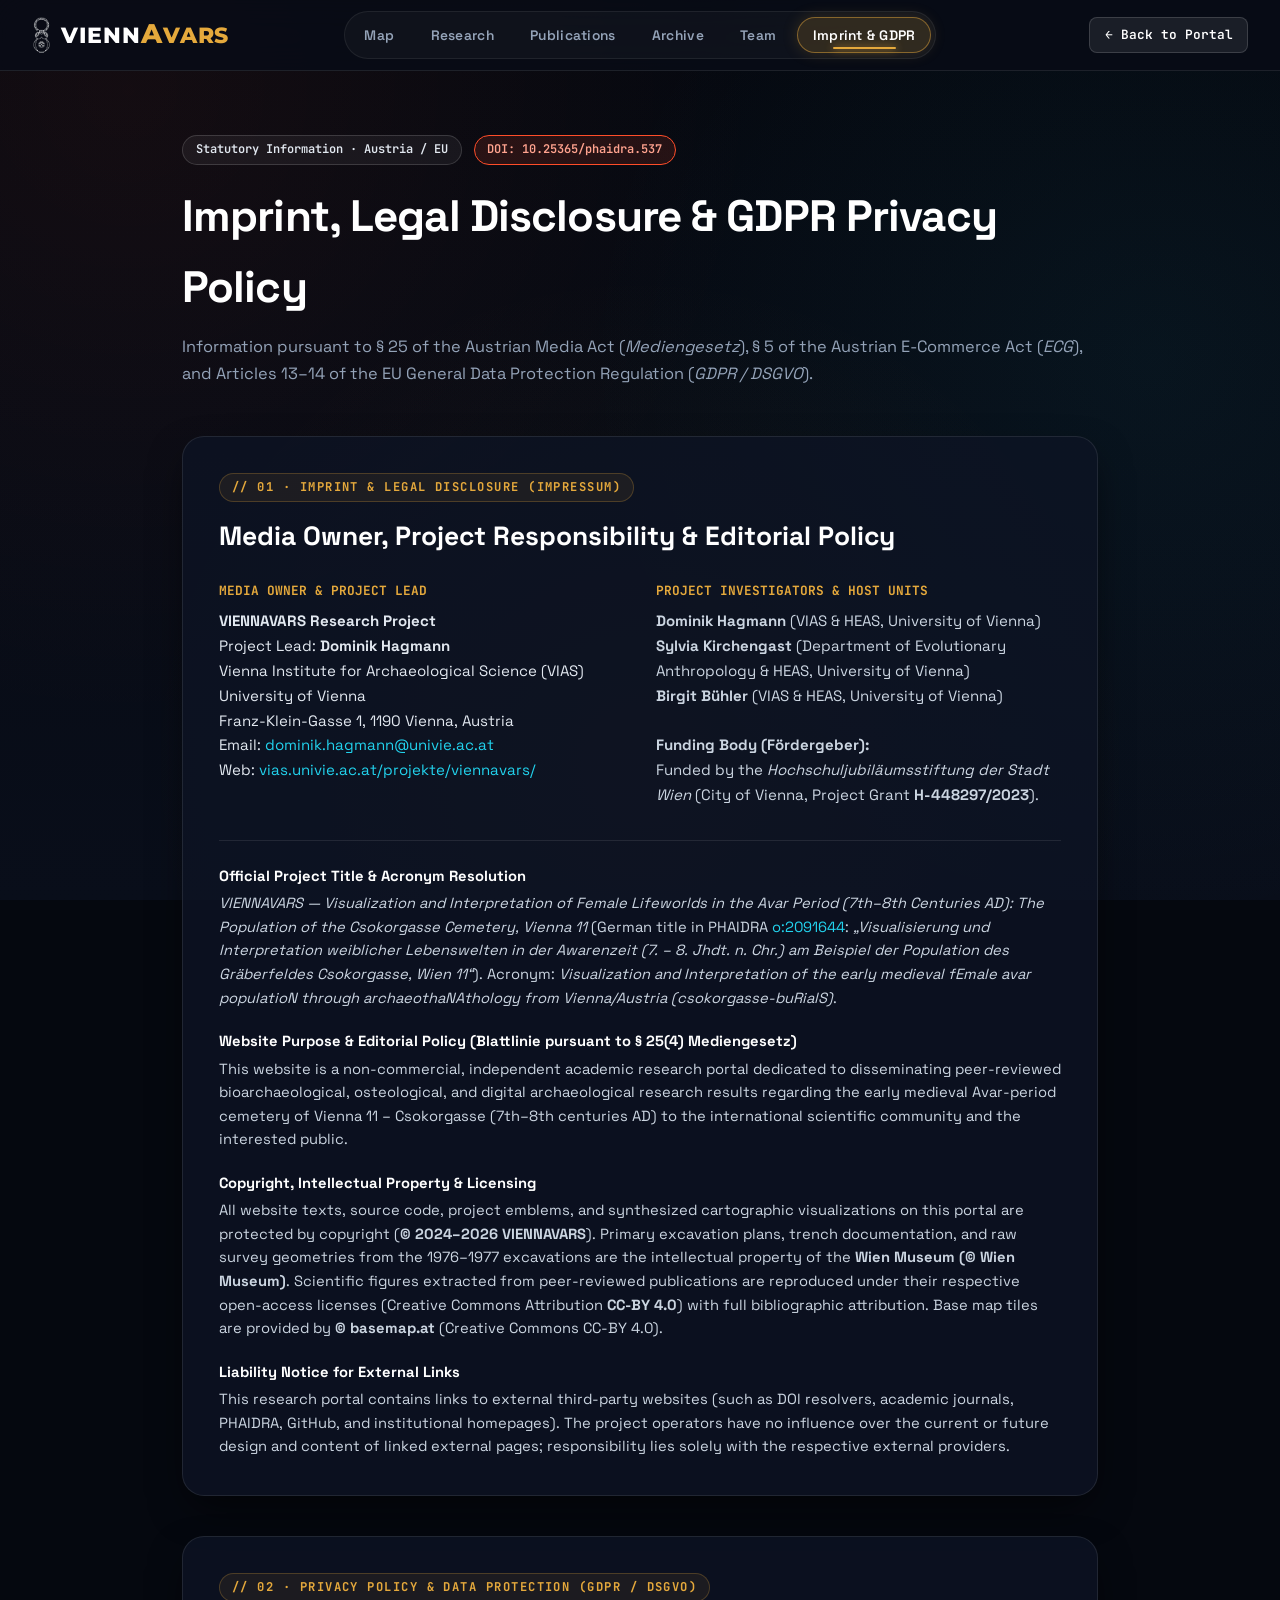
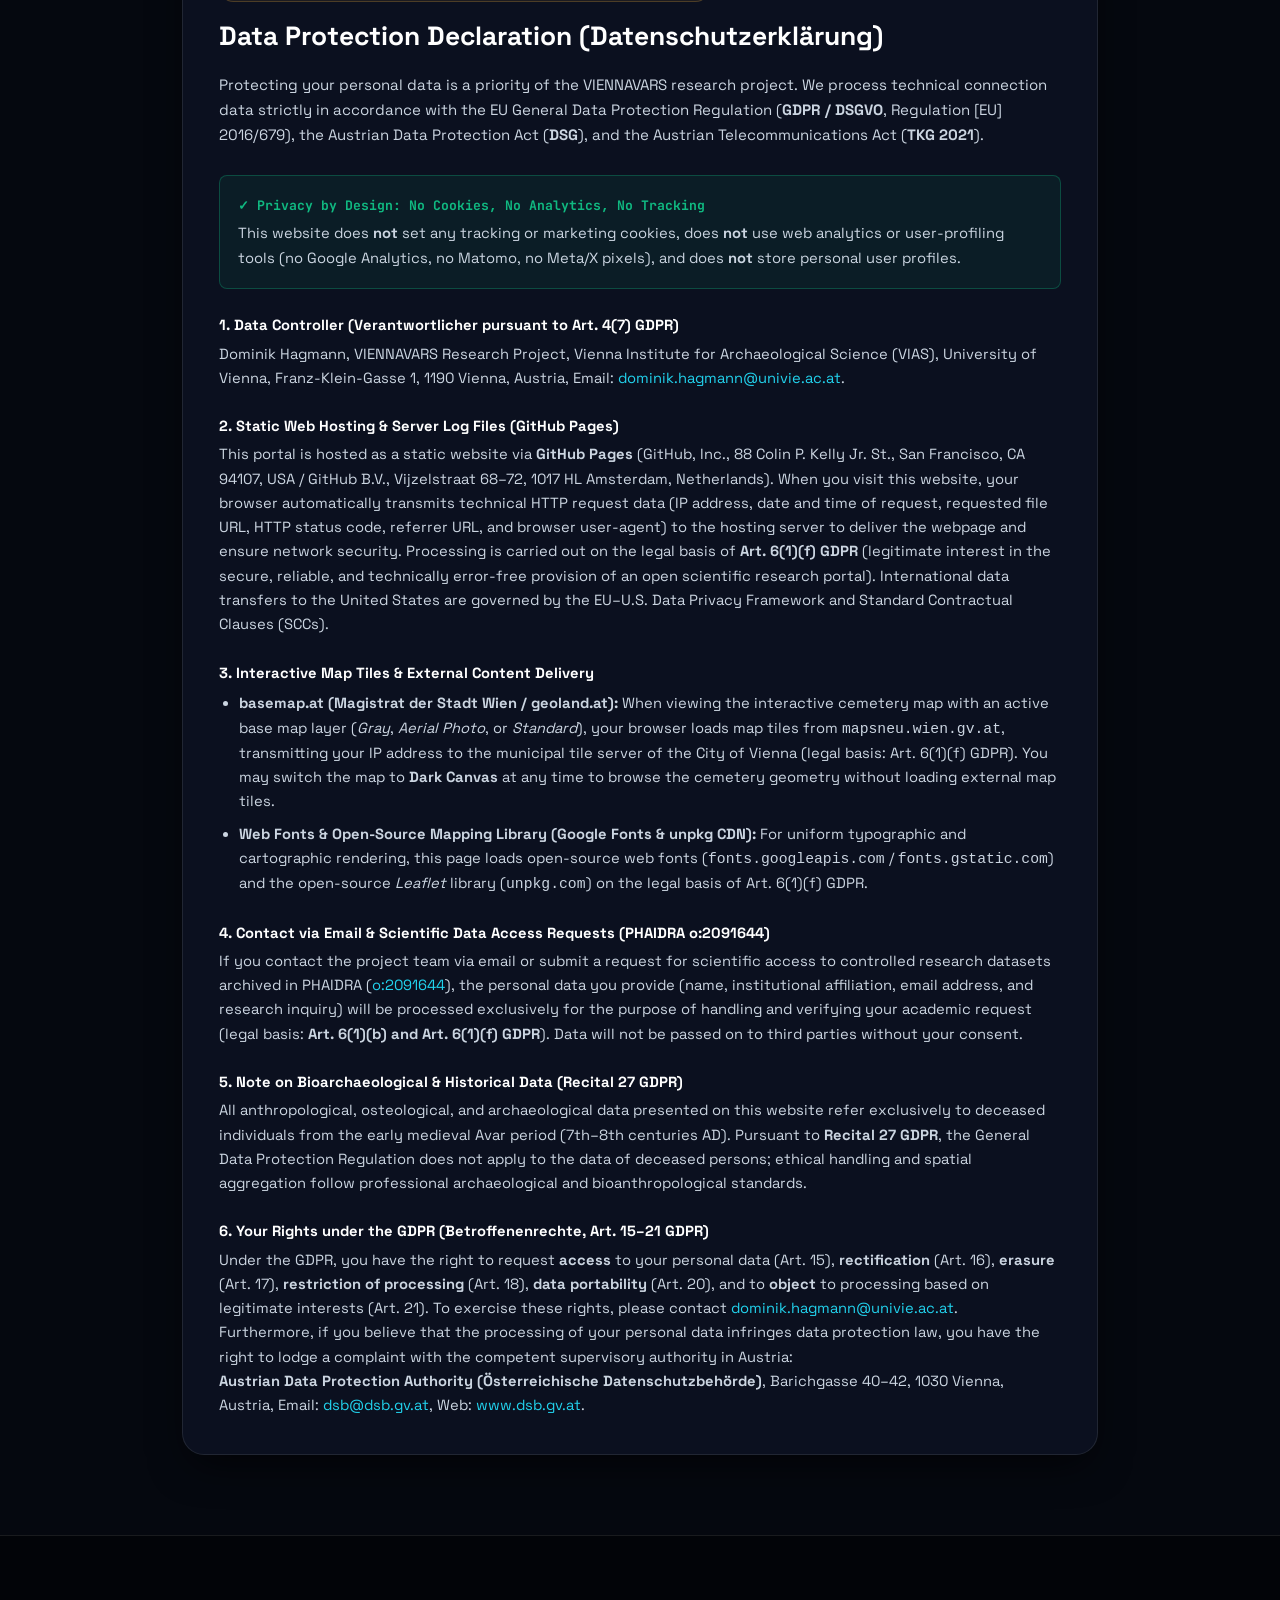
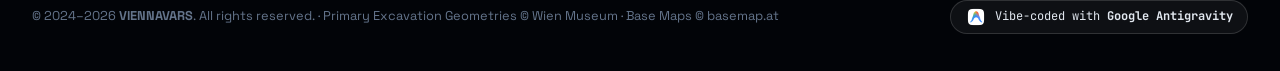
==== imprint.html @ b3ea46dd "Fix Leaflet SVG viewport clipping & tile seams, fix acronym highlight, add navbar scroll-spy, and po" ====
<!DOCTYPE html>
<html lang="en">
<head>
  <meta charset="UTF-8">
  <meta name="viewport" content="width=device-width, initial-scale=1.0">
  <title>Imprint &amp; GDPR Privacy Policy — VIENNAVARS Research Portal</title>
  
  <meta name="description" content="Imprint, Legal Disclosure (§ 25 Austrian Media Act / § 5 ECG), and GDPR Privacy Policy (Art. 13–14 GDPR / DSGVO) for the VIENNAVARS research project.">
  <meta name="author" content="Dominik Hagmann, Sylvia Kirchengast, Birgit Bühler">
  <meta name="theme-color" content="#05080f">

  <!-- Favicon -->
  <link rel="icon" type="image/png" href="assets/logos/viennavars_emblem.png">

  <!-- Google Fonts: Montserrat, Space Grotesk & JetBrains Mono -->
  <link rel="preconnect" href="https://fonts.googleapis.com">
  <link rel="preconnect" href="https://fonts.gstatic.com" crossorigin>
  <link href="https://fonts.googleapis.com/css2?family=JetBrains+Mono:wght@400;500;600;700;800&family=Montserrat:wght@700;800&family=Space+Grotesk:wght@400;500;600;700;800&display=swap" rel="stylesheet">

  <!-- Portal Stylesheet -->
  <link rel="stylesheet" href="css/styles.css">
</head>
<body id="top">

  <!-- Single-Line Navigation -->
  <header class="navbar">
    <div class="container nav-container">
      <a href="index.html" class="brand-badge" title="Return to VIENNAVARS Research Portal">
        <img src="assets/logos/viennavars_emblem.png" alt="VIENNAVARS Emblem" class="brand-emblem-nav">
        <span><span class="brand-wordmark-vienna">VIENN</span><span class="brand-wordmark-pivot-a">A</span><span class="brand-wordmark-vars">VARS</span></span>
      </a>

      <nav class="nav-wrapper">
        <ul class="nav-menu">
          <li><a href="index.html#gis-wma" class="nav-link">Map</a></li>
          <li><a href="index.html#research" class="nav-link">Research</a></li>
          <li><a href="index.html#publications" class="nav-link">Publications</a></li>
          <li><a href="index.html#data-archive" class="nav-link">Archive</a></li>
          <li><a href="index.html#team" class="nav-link">Team</a></li>
          <li><a href="imprint.html" class="nav-link active">Imprint &amp; GDPR</a></li>
        </ul>
      </nav>

      <div class="nav-actions">
        <a href="index.html" class="btn-github-nav" title="Return to Main Portal">
          <span>← Back to Portal</span>
        </a>
      </div>
    </div>
  </header>

  <!-- Main Legal & GDPR Content -->
  <main class="section" style="padding-top: 4rem; padding-bottom: 5rem;">
    <div class="container" style="max-width: 980px;">
      <div class="hero-top-strip" style="margin-bottom: 1rem;">
        <span class="pill-mono">Statutory Information · Austria / EU</span>
        <span class="pill-mono doi">DOI: 10.25365/phaidra.537</span>
      </div>

      <h1 class="section-head" style="font-size: 2.75rem; margin-bottom: 0.75rem;">
        Imprint, Legal Disclosure &amp; GDPR Privacy Policy
      </h1>
      <p class="section-p" style="margin-bottom: 3rem;">
        Information pursuant to § 25 of the Austrian Media Act (<em>Mediengesetz</em>), § 5 of the Austrian E-Commerce Act (<em>ECG</em>), and Articles 13–14 of the EU General Data Protection Regulation (<em>GDPR / DSGVO</em>).
      </p>

      <!-- Part 01: Imprint / Impressum -->
      <section id="impressum" style="background: var(--bg-card); border: 1px solid var(--border-subtle); border-radius: var(--radius-lg); padding: 2.25rem; margin-bottom: 2.5rem; box-shadow: var(--shadow-elevated);">
        <span class="section-idx">// 01 · IMPRINT &amp; LEGAL DISCLOSURE (IMPRESSUM)</span>
        <h2 style="font-size: 1.65rem; font-weight: 800; color: #ffffff; margin-bottom: 1.5rem;">
          Media Owner, Project Responsibility &amp; Editorial Policy
        </h2>

        <div style="display: grid; grid-template-columns: repeat(2, 1fr); gap: 2rem; margin-bottom: 2rem;">
          <div>
            <h3 style="font-family: var(--font-mono); font-size: 0.8rem; text-transform: uppercase; color: var(--accent-amber); margin-bottom: 0.5rem;">
              Media Owner &amp; Project Lead
            </h3>
            <p style="color: #e2e8f0; line-height: 1.65; font-size: 0.94rem;">
              <strong>VIENNAVARS Research Project</strong><br>
              Project Lead: <strong>Dominik Hagmann</strong><br>
              Vienna Institute for Archaeological Science (VIAS)<br>
              University of Vienna<br>
              Franz-Klein-Gasse 1, 1190 Vienna, Austria<br>
              Email: <a href="mailto:dominik.hagmann@univie.ac.at">dominik.hagmann@univie.ac.at</a><br>
              Web: <a href="https://vias.univie.ac.at/projekte/viennavars/" target="_blank" rel="noopener">vias.univie.ac.at/projekte/viennavars/</a>
            </p>
          </div>

          <div>
            <h3 style="font-family: var(--font-mono); font-size: 0.8rem; text-transform: uppercase; color: var(--accent-amber); margin-bottom: 0.5rem;">
              Project Investigators &amp; Host Units
            </h3>
            <p style="color: #cbd5e1; line-height: 1.65; font-size: 0.94rem;">
              <strong>Dominik Hagmann</strong> (VIAS &amp; HEAS, University of Vienna)<br>
              <strong>Sylvia Kirchengast</strong> (Department of Evolutionary Anthropology &amp; HEAS, University of Vienna)<br>
              <strong>Birgit Bühler</strong> (VIAS &amp; HEAS, University of Vienna)<br><br>
              <strong>Funding Body (Fördergeber):</strong><br>
              Funded by the <em>Hochschuljubiläumsstiftung der Stadt Wien</em> (City of Vienna, Project Grant <strong>H-448297/2023</strong>).
            </p>
          </div>
        </div>

        <div style="border-top: 1px solid var(--border-subtle); padding-top: 1.5rem; display: grid; grid-template-columns: 1fr; gap: 1.25rem; font-size: 0.92rem; color: #cbd5e1;">
          <div>
            <strong style="color: #ffffff; display: block; margin-bottom: 0.25rem;">Official Project Title &amp; Acronym Resolution</strong>
            <em>VIENNAVARS — Visualization and Interpretation of Female Lifeworlds in the Avar Period (7th–8th Centuries AD): The Population of the Csokorgasse Cemetery, Vienna 11</em> (German title in PHAIDRA <a href="https://phaidra.univie.ac.at/detail/o:2091644" target="_blank" rel="noopener">o:2091644</a>: <em>„Visualisierung und Interpretation weiblicher Lebenswelten in der Awarenzeit (7. – 8. Jhdt. n. Chr.) am Beispiel der Population des Gräberfeldes Csokorgasse, Wien 11“</em>). Acronym: <em>Visualization and Interpretation of the early medieval fEmale avar populatioN through archaeothaNAthology from Vienna/Austria (csokorgasse-buRialS)</em>.
          </div>

          <div>
            <strong style="color: #ffffff; display: block; margin-bottom: 0.25rem;">Website Purpose &amp; Editorial Policy (Blattlinie pursuant to § 25(4) Mediengesetz)</strong>
            This website is a non-commercial, independent academic research portal dedicated to disseminating peer-reviewed bioarchaeological, osteological, and digital archaeological research results regarding the early medieval Avar-period cemetery of Vienna 11 – Csokorgasse (7th–8th centuries AD) to the international scientific community and the interested public.
          </div>

          <div>
            <strong style="color: #ffffff; display: block; margin-bottom: 0.25rem;">Copyright, Intellectual Property &amp; Licensing</strong>
            All website texts, source code, project emblems, and synthesized cartographic visualizations on this portal are protected by copyright (<strong>© 2024–2026 VIENNAVARS</strong>). Primary excavation plans, trench documentation, and raw survey geometries from the 1976–1977 excavations are the intellectual property of the <strong>Wien Museum (© Wien Museum)</strong>. Scientific figures extracted from peer-reviewed publications are reproduced under their respective open-access licenses (Creative Commons Attribution <strong>CC-BY 4.0</strong>) with full bibliographic attribution. Base map tiles are provided by <strong>© basemap.at</strong> (Creative Commons CC-BY 4.0).
          </div>

          <div>
            <strong style="color: #ffffff; display: block; margin-bottom: 0.25rem;">Liability Notice for External Links</strong>
            This research portal contains links to external third-party websites (such as DOI resolvers, academic journals, PHAIDRA, GitHub, and institutional homepages). The project operators have no influence over the current or future design and content of linked external pages; responsibility lies solely with the respective external providers.
          </div>
        </div>
      </section>

      <!-- Part 02: GDPR Privacy Policy / Datenschutzerklärung -->
      <section id="gdpr" style="background: var(--bg-card); border: 1px solid var(--border-subtle); border-radius: var(--radius-lg); padding: 2.25rem; box-shadow: var(--shadow-elevated);">
        <span class="section-idx">// 02 · PRIVACY POLICY &amp; DATA PROTECTION (GDPR / DSGVO)</span>
        <h2 style="font-size: 1.65rem; font-weight: 800; color: #ffffff; margin-bottom: 1rem;">
          Data Protection Declaration (Datenschutzerklärung)
        </h2>
        <p style="color: #cbd5e1; font-size: 0.94rem; margin-bottom: 1.75rem; line-height: 1.65;">
          Protecting your personal data is a priority of the VIENNAVARS research project. We process technical connection data strictly in accordance with the EU General Data Protection Regulation (<strong>GDPR / DSGVO</strong>, Regulation [EU] 2016/679), the Austrian Data Protection Act (<strong>DSG</strong>), and the Austrian Telecommunications Act (<strong>TKG 2021</strong>).
        </p>

        <div style="display: flex; flex-direction: column; gap: 1.5rem; font-size: 0.92rem; color: #cbd5e1; line-height: 1.65;">
          <div style="background: rgba(16, 185, 129, 0.08); border: 1px solid rgba(16, 185, 129, 0.3); border-radius: var(--radius-sm); padding: 1.15rem;">
            <strong style="color: var(--accent-success); font-family: var(--font-mono); font-size: 0.82rem; display: block; margin-bottom: 0.3rem;">
              ✓ Privacy by Design: No Cookies, No Analytics, No Tracking
            </strong>
            This website does <strong>not</strong> set any tracking or marketing cookies, does <strong>not</strong> use web analytics or user-profiling tools (no Google Analytics, no Matomo, no Meta/X pixels), and does <strong>not</strong> store personal user profiles.
          </div>

          <div>
            <strong style="color: #ffffff; display: block; margin-bottom: 0.25rem;">1. Data Controller (Verantwortlicher pursuant to Art. 4(7) GDPR)</strong>
            Dominik Hagmann, VIENNAVARS Research Project, Vienna Institute for Archaeological Science (VIAS), University of Vienna, Franz-Klein-Gasse 1, 1190 Vienna, Austria, Email: <a href="mailto:dominik.hagmann@univie.ac.at">dominik.hagmann@univie.ac.at</a>.
          </div>

          <div>
            <strong style="color: #ffffff; display: block; margin-bottom: 0.25rem;">2. Static Web Hosting &amp; Server Log Files (GitHub Pages)</strong>
            This portal is hosted as a static website via <strong>GitHub Pages</strong> (GitHub, Inc., 88 Colin P. Kelly Jr. St., San Francisco, CA 94107, USA / GitHub B.V., Vijzelstraat 68–72, 1017 HL Amsterdam, Netherlands). When you visit this website, your browser automatically transmits technical HTTP request data (IP address, date and time of request, requested file URL, HTTP status code, referrer URL, and browser user-agent) to the hosting server to deliver the webpage and ensure network security. Processing is carried out on the legal basis of <strong>Art. 6(1)(f) GDPR</strong> (legitimate interest in the secure, reliable, and technically error-free provision of an open scientific research portal). International data transfers to the United States are governed by the EU–U.S. Data Privacy Framework and Standard Contractual Clauses (SCCs).
          </div>

          <div>
            <strong style="color: #ffffff; display: block; margin-bottom: 0.25rem;">3. Interactive Map Tiles &amp; External Content Delivery</strong>
            <ul style="padding-left: 1.25rem; margin-top: 0.4rem; display: flex; flex-direction: column; gap: 0.5rem;">
              <li>
                <strong>basemap.at (Magistrat der Stadt Wien / geoland.at):</strong> When viewing the interactive cemetery map with an active base map layer (<em>Gray</em>, <em>Aerial Photo</em>, or <em>Standard</em>), your browser loads map tiles from <code>mapsneu.wien.gv.at</code>, transmitting your IP address to the municipal tile server of the City of Vienna (legal basis: Art. 6(1)(f) GDPR). You may switch the map to <strong>Dark Canvas</strong> at any time to browse the cemetery geometry without loading external map tiles.
              </li>
              <li>
                <strong>Web Fonts &amp; Open-Source Mapping Library (Google Fonts &amp; unpkg CDN):</strong> For uniform typographic and cartographic rendering, this page loads open-source web fonts (<code>fonts.googleapis.com</code> / <code>fonts.gstatic.com</code>) and the open-source <em>Leaflet</em> library (<code>unpkg.com</code>) on the legal basis of Art. 6(1)(f) GDPR.
              </li>
            </ul>
          </div>

          <div>
            <strong style="color: #ffffff; display: block; margin-bottom: 0.25rem;">4. Contact via Email &amp; Scientific Data Access Requests (PHAIDRA o:2091644)</strong>
            If you contact the project team via email or submit a request for scientific access to controlled research datasets archived in PHAIDRA (<a href="https://phaidra.univie.ac.at/detail/o:2091644" target="_blank" rel="noopener">o:2091644</a>), the personal data you provide (name, institutional affiliation, email address, and research inquiry) will be processed exclusively for the purpose of handling and verifying your academic request (legal basis: <strong>Art. 6(1)(b) and Art. 6(1)(f) GDPR</strong>). Data will not be passed on to third parties without your consent.
          </div>

          <div>
            <strong style="color: #ffffff; display: block; margin-bottom: 0.25rem;">5. Note on Bioarchaeological &amp; Historical Data (Recital 27 GDPR)</strong>
            All anthropological, osteological, and archaeological data presented on this website refer exclusively to deceased individuals from the early medieval Avar period (7th–8th centuries AD). Pursuant to <strong>Recital 27 GDPR</strong>, the General Data Protection Regulation does not apply to the data of deceased persons; ethical handling and spatial aggregation follow professional archaeological and bioanthropological standards.
          </div>

          <div>
            <strong style="color: #ffffff; display: block; margin-bottom: 0.25rem;">6. Your Rights under the GDPR (Betroffenenrechte, Art. 15–21 GDPR)</strong>
            Under the GDPR, you have the right to request <strong>access</strong> to your personal data (Art. 15), <strong>rectification</strong> (Art. 16), <strong>erasure</strong> (Art. 17), <strong>restriction of processing</strong> (Art. 18), <strong>data portability</strong> (Art. 20), and to <strong>object</strong> to processing based on legitimate interests (Art. 21). To exercise these rights, please contact <a href="mailto:dominik.hagmann@univie.ac.at">dominik.hagmann@univie.ac.at</a>.<br>
            Furthermore, if you believe that the processing of your personal data infringes data protection law, you have the right to lodge a complaint with the competent supervisory authority in Austria:<br>
            <strong>Austrian Data Protection Authority (Österreichische Datenschutzbehörde)</strong>, Barichgasse 40–42, 1030 Vienna, Austria, Email: <a href="mailto:dsb@dsb.gv.at">dsb@dsb.gv.at</a>, Web: <a href="https://www.dsb.gv.at" target="_blank" rel="noopener">www.dsb.gv.at</a>.
          </div>
        </div>
      </section>
    </div>
  </main>

  <!-- Footer -->
  <footer class="footer-prog">
    <div class="container">
      <div class="footer-bottom-prog" style="border-top: none; padding-top: 0;">
        <div>
          &copy; 2024–2026 <strong>VIENNAVARS</strong>. All rights reserved. · Primary Excavation Geometries &copy; Wien Museum · Base Maps &copy; basemap.at
        </div>

        <div class="antigravity-footer-badge" title="Vibe-coded with Google Antigravity">
          <img src="assets/logos/antigravity_icon.png" alt="Google Antigravity Official Icon">
          <span>Vibe-coded with <strong>Google Antigravity</strong></span>
        </div>
      </div>
    </div>
  </footer>

</body>
</html>
---- css/styles.css ----
/* ==========================================================================
   VIENNAVARS - Open Research Data & Cemetery Map Portal
   Typography: Space Grotesk / Montserrat (Display) & JetBrains Mono (Technical)
   ========================================================================== */

:root {
  --font-sans: 'Space Grotesk', 'Montserrat', -apple-system, BlinkMacSystemFont, "Segoe UI", Roboto, sans-serif;
  --font-mono: 'JetBrains Mono', 'Fira Code', SFMono-Regular, Menlo, monospace;

  /* Color Palette - Deep Obsidian + Avar Gold, Terracotta & Cyan */
  --bg-deep: #05080f;
  --bg-surface: #0a0f1c;
  --bg-card: rgba(13, 20, 36, 0.78);
  --bg-card-hover: rgba(20, 32, 56, 0.92);
  --bg-glass: rgba(8, 12, 22, 0.88);

  --accent-ember: #ff4d29;       /* Middle Avar Terracotta */
  --accent-ember-glow: rgba(255, 77, 41, 0.38);
  --accent-amber: #e5a93c;       /* Avar Gold (matches VARS wordmark) */
  --accent-cyan: #22d3ee;        /* Early Avar Cyan */
  --accent-cyan-glow: rgba(34, 211, 238, 0.3);
  --accent-purple: #c084fc;
  --accent-success: #10b981;

  --border-subtle: rgba(255, 255, 255, 0.09);
  --border-card: rgba(255, 255, 255, 0.15);
  --border-glow: rgba(255, 77, 41, 0.5);

  --text-main: #f8fafc;
  --text-muted: #94a3b8;
  --text-dim: #64748b;

  --radius-xs: 4px;
  --radius-sm: 8px;
  --radius-md: 14px;
  --radius-lg: 22px;
  --radius-pill: 9999px;

  --container-max: 1320px;
  --transition-fast: all 0.18s cubic-bezier(0.16, 1, 0.3, 1);
  --transition-smooth: all 0.35s cubic-bezier(0.16, 1, 0.3, 1);
  --shadow-elevated: 0 16px 40px -10px rgba(0, 0, 0, 0.7);
}

*, *::before, *::after {
  box-sizing: border-box;
  margin: 0;
  padding: 0;
}

html {
  scroll-behavior: smooth;
}

body {
  font-family: var(--font-sans);
  background-color: var(--bg-deep);
  color: var(--text-main);
  line-height: 1.6;
  font-size: 15px;
  -webkit-font-smoothing: antialiased;
  background-image: 
    radial-gradient(circle at 10% 10%, rgba(255, 77, 41, 0.06) 0%, transparent 45%),
    radial-gradient(circle at 90% 40%, rgba(34, 211, 238, 0.05) 0%, transparent 45%),
    radial-gradient(circle at 50% 85%, rgba(229, 169, 60, 0.05) 0%, transparent 50%),
    linear-gradient(to bottom, #05080f, #090e1a 100%);
  background-attachment: fixed;
  overflow-x: hidden;
}

a {
  color: var(--accent-cyan);
  text-decoration: none;
  transition: var(--transition-fast);
}

a:hover {
  color: var(--accent-ember);
}

.container {
  width: 100%;
  max-width: var(--container-max);
  margin: 0 auto;
  padding: 0 2rem;
}

/* ==================== Navigation ==================== */
.navbar {
  position: sticky;
  top: 0;
  z-index: 1000;
  background: var(--bg-glass);
  backdrop-filter: blur(20px);
  -webkit-backdrop-filter: blur(20px);
  border-bottom: 1px solid var(--border-subtle);
}

.nav-container {
  display: grid;
  grid-template-columns: 1fr auto 1fr;
  align-items: center;
  height: 70px;
  gap: 1.5rem;
}

.brand-badge {
  display: inline-flex;
  align-items: center;
  justify-self: start;
  gap: 0.65rem;
  font-family: 'Montserrat', var(--font-sans);
  font-weight: 800;
  font-size: 1.35rem;
  letter-spacing: 0.04em;
  color: #ffffff;
  white-space: nowrap;
  text-decoration: none;
}

.brand-badge:hover {
  color: #ffffff;
  opacity: 0.92;
}

.brand-emblem-nav {
  height: 36px;
  width: auto;
  display: block;
}

.brand-wordmark-vienna {
  color: #ffffff;
}

.brand-wordmark-pivot-a {
  color: var(--accent-amber);
  font-size: 1.26em;
  font-weight: 800;
  display: inline-block;
  line-height: 0.85;
  margin: 0 0.01em;
}

.brand-wordmark-vars {
  color: var(--accent-amber);
}

.nav-wrapper {
  display: flex;
  align-items: center;
}

.nav-menu {
  display: flex;
  align-items: center;
  gap: 0.35rem;
  list-style: none;
  background: rgba(255, 255, 255, 0.03);
  border: 1px solid rgba(255, 255, 255, 0.07);
  padding: 0.28rem;
  border-radius: var(--radius-pill);
}

.nav-link {
  position: relative;
  display: inline-flex;
  align-items: center;
  padding: 0.38rem 0.9rem;
  border-radius: var(--radius-pill);
  font-size: 0.86rem;
  font-weight: 600;
  color: var(--text-muted);
  border: 1px solid transparent;
  transition: var(--transition-fast);
  letter-spacing: 0.02em;
  white-space: nowrap;
}

.nav-link:hover {
  color: #ffffff;
  background: rgba(255, 255, 255, 0.06);
}

.nav-link.active {
  color: #ffffff;
  background: rgba(229, 169, 60, 0.16);
  border-color: rgba(229, 169, 60, 0.48);
  box-shadow: 0 0 16px rgba(229, 169, 60, 0.18);
}

.nav-link::after {
  content: '';
  position: absolute;
  bottom: 3px;
  left: 26%;
  right: 26%;
  height: 2px;
  border-radius: 2px;
  background: var(--accent-amber);
  opacity: 0;
  transform: scaleX(0.4);
  transition: var(--transition-fast);
}

.nav-link.active::after {
  opacity: 1;
  transform: scaleX(1);
  box-shadow: 0 0 8px var(--accent-amber);
}

.nav-actions {
  display: flex;
  align-items: center;
  justify-self: end;
}

.btn-github-nav {
  display: inline-flex;
  align-items: center;
  gap: 0.45rem;
  padding: 0.42rem 0.9rem;
  border-radius: var(--radius-sm);
  background: rgba(255, 255, 255, 0.08);
  border: 1px solid var(--border-card);
  color: #ffffff;
  font-family: var(--font-mono);
  font-size: 0.8rem;
  font-weight: 600;
  white-space: nowrap;
  transition: var(--transition-fast);
}

.btn-github-nav:hover {
  background: #ffffff;
  color: var(--bg-deep);
  border-color: #ffffff;
}

/* ==================== Hero Section ==================== */
.hero {
  position: relative;
  padding: 4rem 0 3.5rem;
  overflow: hidden;
  background: radial-gradient(ellipse 80% 70% at 50% 0%, rgba(229, 169, 60, 0.07) 0%, rgba(34, 211, 238, 0.04) 45%, transparent 100%);
}

.hero::after {
  content: '';
  position: absolute;
  bottom: 0;
  left: 50%;
  transform: translateX(-50%);
  width: min(92%, 1240px);
  height: 1px;
  background: linear-gradient(90deg, transparent 0%, rgba(255, 255, 255, 0.08) 20%, rgba(229, 169, 60, 0.38) 50%, rgba(34, 211, 238, 0.25) 80%, transparent 100%);
}

.hero-grid-pattern {
  position: absolute;
  top: 0; left: 0; right: 0; bottom: 0;
  background-size: 48px 48px;
  background-image: 
    linear-gradient(to right, rgba(255, 255, 255, 0.02) 1px, transparent 1px),
    linear-gradient(to bottom, rgba(255, 255, 255, 0.02) 1px, transparent 1px);
  mask-image: radial-gradient(ellipse 70% 60% at 50% 30%, black 30%, transparent 100%);
  -webkit-mask-image: radial-gradient(ellipse 70% 60% at 50% 30%, black 30%, transparent 100%);
  pointer-events: none;
}

.hero-main-block {
  display: flex;
  flex-direction: column;
}

.hero-brand-inline-row {
  display: flex;
  align-items: center;
  justify-content: space-between;
  gap: 2.25rem;
  flex-wrap: nowrap;
  margin-bottom: 1.5rem;
}

.hero-brand-lockup {
  display: inline-flex;
  align-items: center;
  gap: 0.95rem;
  flex-shrink: 0;
}

.hero-emblem-inline {
  height: 68px;
  width: auto;
  display: block;
  object-fit: contain;
  filter: drop-shadow(0 4px 12px rgba(0, 0, 0, 0.45));
}

.hero-top-strip {
  display: flex;
  flex-wrap: wrap;
  align-items: center;
  gap: 0.75rem;
  margin-bottom: 1.25rem;
}

.pill-mono {
  display: inline-flex;
  align-items: center;
  gap: 0.45rem;
  font-family: var(--font-mono);
  font-size: 0.75rem;
  font-weight: 600;
  padding: 0.28rem 0.8rem;
  border-radius: var(--radius-pill);
  background: rgba(255, 255, 255, 0.05);
  color: #e2e8f0;
  border: 1px solid var(--border-card);
}

.pill-mono.doi {
  border-color: var(--accent-ember);
  color: #ffa38f;
  background: rgba(255, 77, 41, 0.12);
}

.pill-mono.rights {
  border-color: var(--accent-amber);
  color: var(--accent-amber);
  background: rgba(229, 169, 60, 0.12);
}

.hero-title-main {
  font-family: 'Montserrat', var(--font-sans);
  font-size: 3.55rem;
  font-weight: 800;
  letter-spacing: 0.03em;
  line-height: 1;
  margin: 0;
  color: #ffffff;
}

.hero-title-main .vars-pivot-a {
  color: var(--accent-amber);
  font-size: 1.24em;
  display: inline-block;
  line-height: 0.85;
  margin: 0 0.01em;
}

.hero-title-main .vars-gold {
  color: var(--accent-amber);
}

.hero-acronym-expansion {
  font-family: var(--font-mono);
  font-size: 0.81rem;
  line-height: 1.55;
  color: #94a3b8;
  border-left: 2px solid rgba(229, 169, 60, 0.65);
  padding: 0.25rem 0 0.25rem 1.25rem;
  flex: 1;
  min-width: 300px;
  margin: 0;
  display: flex;
  align-items: center;
}

.hero-acronym-expansion strong {
  color: var(--accent-amber);
  font-weight: 700;
}

.hero-tagline {
  font-size: 1.32rem;
  font-weight: 700;
  line-height: 1.42;
  color: #ffffff;
  margin-bottom: 0.7rem;
}

.hero-tagline-sub {
  color: #cbd5e1;
  font-weight: 500;
}

.hero-description {
  font-size: 1.02rem;
  color: var(--text-muted);
  max-width: 960px;
  line-height: 1.65;
  margin-bottom: 2rem;
}

.hero-bottom-bar {
  display: flex;
  align-items: center;
  justify-content: space-between;
  flex-wrap: wrap;
  gap: 1.75rem;
  padding-top: 1.65rem;
  border-top: 1px solid rgba(255, 255, 255, 0.08);
}

.hero-cta-row {
  display: flex;
  flex-wrap: wrap;
  align-items: center;
  gap: 0.85rem;
}

.btn-prog {
  display: inline-flex;
  align-items: center;
  justify-content: center;
  gap: 0.5rem;
  padding: 0.72rem 1.35rem;
  border-radius: var(--radius-sm);
  font-size: 0.88rem;
  font-weight: 600;
  cursor: pointer;
  transition: var(--transition-smooth);
  text-decoration: none;
  border: none;
}

.btn-prog-primary {
  background: var(--accent-ember);
  color: #ffffff;
}

.btn-prog-primary:hover {
  transform: translateY(-1px);
  background: #ff6242;
  color: #ffffff;
}

.btn-prog-secondary {
  background: rgba(255, 255, 255, 0.05);
  border: 1px solid var(--border-card);
  color: #e2e8f0;
}

.btn-prog-secondary:hover {
  background: rgba(255, 255, 255, 0.11);
  color: #ffffff;
  transform: translateY(-1px);
}

.hero-metrics-inline {
  display: flex;
  align-items: center;
  gap: 1.75rem;
  flex-wrap: wrap;
}

.metric-inline-item {
  display: flex;
  flex-direction: column;
}

.metric-inline-item + .metric-inline-item {
  border-left: 1px solid rgba(255, 255, 255, 0.08);
  padding-left: 1.75rem;
}

.metric-inline-item strong {
  font-family: var(--font-mono);
  font-size: 1.3rem;
  font-weight: 800;
  color: #ffffff;
  line-height: 1.15;
}

.metric-inline-item span {
  font-size: 0.76rem;
  color: var(--text-dim);
  margin-top: 0.18rem;
  white-space: nowrap;
}

/* ==================== Sections Shared & Atmospheric Transitions ==================== */
.section {
  padding: 5.25rem 0;
  position: relative;
  scroll-margin-top: 74px;
}

.section + .section::before {
  content: '';
  position: absolute;
  top: 0;
  left: 50%;
  transform: translateX(-50%);
  width: min(88%, 1200px);
  height: 1px;
  background: linear-gradient(90deg, transparent 0%, rgba(255, 255, 255, 0.06) 18%, rgba(229, 169, 60, 0.28) 50%, rgba(34, 211, 238, 0.22) 82%, transparent 100%);
  pointer-events: none;
}

.section-alt {
  background: linear-gradient(180deg, rgba(8, 13, 24, 0) 0%, rgba(10, 17, 32, 0.68) 14%, rgba(10, 17, 32, 0.68) 86%, rgba(8, 13, 24, 0) 100%);
}

.section-idx {
  font-family: var(--font-mono);
  font-size: 0.76rem;
  font-weight: 700;
  color: var(--accent-amber);
  letter-spacing: 0.12em;
  text-transform: uppercase;
  display: inline-flex;
  align-items: center;
  gap: 0.45rem;
  padding: 0.24rem 0.75rem;
  border-radius: var(--radius-pill);
  background: rgba(229, 169, 60, 0.08);
  border: 1px solid rgba(229, 169, 60, 0.24);
  margin-bottom: 0.8rem;
}

.section-head {
  font-size: 2.35rem;
  font-weight: 800;
  letter-spacing: -0.02em;
  color: #ffffff;
  margin-bottom: 0.75rem;
}

.section-p {
  font-size: 1.02rem;
  color: var(--text-muted);
  max-width: 100%;
  line-height: 1.65;
  margin-bottom: 2.35rem;
}

/* ==================== Section 01: Interactive Cemetery Map ==================== */
.wma-stage-card {
  background: linear-gradient(180deg, rgba(13, 20, 36, 0.92) 0%, rgba(9, 14, 26, 0.96) 100%);
  border: 1px solid var(--border-card);
  border-radius: var(--radius-lg);
  padding: 1.65rem;
  box-shadow: inset 0 1px 0 rgba(255, 255, 255, 0.08), var(--shadow-elevated);
}

.wma-ctrl-bar {
  display: flex;
  flex-direction: column;
  gap: 0.7rem;
  padding-bottom: 1.15rem;
  margin-bottom: 1.4rem;
  border-bottom: 1px solid var(--border-subtle);
}

.wma-ctrl-row {
  display: flex;
  justify-content: space-between;
  align-items: center;
  flex-wrap: wrap;
  gap: 0.75rem;
  width: 100%;
}

.wma-ctrl-grp {
  display: flex;
  align-items: center;
  gap: 0.4rem;
  flex-wrap: wrap;
}

.ctrl-group-lbl {
  font-family: var(--font-mono);
  font-size: 0.74rem;
  color: var(--text-dim);
  text-transform: uppercase;
  margin-right: 0.25rem;
}

.btn-layer-chip {
  padding: 0.36rem 0.7rem;
  font-family: var(--font-mono);
  font-size: 0.74rem;
  font-weight: 600;
  border-radius: var(--radius-sm);
  background: rgba(255, 255, 255, 0.05);
  border: 1px solid var(--border-subtle);
  color: var(--text-muted);
  cursor: pointer;
  transition: var(--transition-fast);
  display: inline-flex;
  align-items: center;
  gap: 0.34rem;
  white-space: nowrap;
}

.btn-layer-chip:hover {
  background: rgba(255, 255, 255, 0.11);
  color: #ffffff;
}

.btn-layer-chip.active {
  background: var(--accent-ember);
  color: #ffffff;
  border-color: var(--accent-ember);
  box-shadow: 0 0 12px var(--accent-ember-glow);
}

.btn-layer-chip.basemap-toggle {
  background: rgba(34, 211, 238, 0.08);
  border-color: rgba(34, 211, 238, 0.28);
  color: var(--accent-cyan);
}

.btn-layer-chip.basemap-toggle.active {
  background: var(--accent-cyan);
  color: var(--bg-deep);
}

.btn-layer-chip.theme-toggle.active {
  background: #38bdf8;
  color: #05080f;
  border-color: #38bdf8;
  box-shadow: 0 0 12px rgba(56, 189, 248, 0.35);
}

.btn-layer-chip.phase-toggle.active {
  background: var(--accent-amber);
  color: #05080f;
  border-color: var(--accent-amber);
  box-shadow: 0 0 12px rgba(229, 169, 60, 0.38);
}

/* Custom Leaflet Tooltip */
.leaflet-tooltip.custom-leaflet-tooltip {
  background: #030712 !important;
  border: 1px solid rgba(56, 189, 248, 0.45) !important;
  color: #f1f5f9 !important;
  font-family: var(--font-sans) !important;
  font-size: 0.8rem !important;
  border-radius: 6px !important;
  padding: 6px 10px !important;
  box-shadow: 0 4px 16px rgba(0, 0, 0, 0.65) !important;
}

.leaflet-tooltip.custom-leaflet-tooltip:before {
  border-top-color: #030712 !important;
}

.wma-display-split {
  display: grid;
  grid-template-columns: 1.95fr 1.05fr;
  gap: 1.5rem;
  align-items: stretch;
}

.wma-map-container {
  position: relative;
  background: #05080f;
  border: 1px solid var(--border-subtle);
  border-radius: var(--radius-md);
  overflow: hidden;
  display: flex;
  flex-direction: column;
  height: 100%;
  min-height: 755px;
}

.gis-wma-map-canvas,
#gis-wma-map {
  width: 100%;
  flex: 1;
  height: 100%;
  min-height: 755px;
  background: #060a12;
}

/* Prevent subpixel tile grid lines on translucent WMTS basemap tiles */
.leaflet-container .leaflet-tile {
  outline: 1px solid transparent;
  backface-visibility: hidden;
  -webkit-backface-visibility: hidden;
}

.wma-map-floating-pill {
  position: absolute;
  bottom: 1rem;
  left: 1rem;
  z-index: 500;
  background: rgba(5, 8, 15, 0.88);
  backdrop-filter: blur(8px);
  border: 1px solid var(--border-card);
  padding: 0.38rem 0.9rem;
  border-radius: var(--radius-pill);
  font-family: var(--font-mono);
  font-size: 0.74rem;
  color: #e2e8f0;
  pointer-events: none;
}

.wma-inspector-panel {
  display: flex;
  flex-direction: column;
  gap: 1.1rem;
  background: var(--bg-card);
  border: 1px solid var(--border-subtle);
  border-radius: var(--radius-md);
  padding: 1.4rem;
}

.inspector-header {
  border-bottom: 1px solid var(--border-subtle);
  padding-bottom: 0.85rem;
}

.inspector-badge {
  font-family: var(--font-mono);
  font-size: 0.72rem;
  color: var(--accent-amber);
  text-transform: uppercase;
  letter-spacing: 0.08em;
  margin-bottom: 0.3rem;
  display: block;
  font-weight: 700;
}

.inspector-title {
  font-size: 1.2rem;
  font-weight: 700;
  color: #ffffff;
  line-height: 1.35;
  margin-bottom: 0.35rem;
}

.inspector-subtitle {
  font-size: 0.84rem;
  color: var(--text-muted);
  line-height: 1.5;
}

.inspector-content {
  display: flex;
  flex-direction: column;
}

.inspector-prompt-box {
  background: rgba(255, 255, 255, 0.025);
  border: 1px dashed rgba(255, 255, 255, 0.14);
  border-radius: var(--radius-sm);
  padding: 1.15rem;
  text-align: center;
}

.inspector-legend-box {
  background: rgba(3, 6, 12, 0.65);
  border: 1px solid var(--border-subtle);
  border-radius: var(--radius-sm);
  padding: 0.9rem;
}

.chronology-legend-grid {
  display: grid;
  grid-template-columns: repeat(2, 1fr);
  gap: 0.55rem;
}

.chrono-item {
  display: flex;
  align-items: center;
  gap: 0.55rem;
  background: rgba(255, 255, 255, 0.03);
  border: 1px solid var(--border-subtle);
  border-radius: 6px;
  padding: 0.5rem 0.65rem;
  transition: var(--transition-fast);
}

.chrono-item:hover {
  border-color: rgba(255, 255, 255, 0.25);
  background: rgba(255, 255, 255, 0.06);
}

.chrono-dot {
  width: 11px;
  height: 11px;
  border-radius: 3px;
  flex-shrink: 0;
  display: inline-block;
}

.chrono-item strong {
  display: block;
  font-size: 0.78rem;
  color: #ffffff;
  line-height: 1.2;
}

.chrono-item span {
  display: block;
  font-family: var(--font-mono);
  font-size: 0.68rem;
  color: var(--text-muted);
  margin-top: 0.15rem;
}

.spatial-rights-footnote {
  margin-top: auto;
  padding-top: 0.75rem;
  border-top: 1px solid rgba(255, 255, 255, 0.06);
  font-size: 0.74rem;
  color: var(--text-dim);
  line-height: 1.45;
}

/* ==================== Section 02: Key Findings & Published Figures ==================== */
.figures-grid {
  display: grid;
  grid-template-columns: repeat(3, 1fr);
  gap: 1.6rem;
}

.figure-card {
  background: var(--bg-card);
  border: 1px solid var(--border-subtle);
  border-radius: var(--radius-md);
  overflow: hidden;
  display: flex;
  flex-direction: column;
  transition: var(--transition-fast);
}

.figure-card:hover {
  border-color: rgba(255, 77, 41, 0.4);
  transform: translateY(-2px);
  box-shadow: var(--shadow-elevated);
}

.figure-img-wrap {
  width: 100%;
  height: 290px;
  background: #070b14;
  padding: 0.65rem;
  border-bottom: 1px solid var(--border-subtle);
  overflow: hidden;
  display: flex;
  align-items: center;
  justify-content: center;
}

.figure-photo {
  width: 100%;
  height: 100%;
  object-fit: contain;
  transition: var(--transition-smooth);
}

.figure-card:hover .figure-photo {
  transform: scale(1.02);
}

.figure-info {
  padding: 1.5rem;
  display: flex;
  flex-direction: column;
  flex: 1;
}

.figure-meta-row {
  display: flex;
  justify-content: space-between;
  align-items: center;
  gap: 0.6rem;
  margin-bottom: 0.65rem;
  flex-wrap: nowrap;
}

.figure-tag {
  font-family: var(--font-mono);
  font-size: 0.7rem;
  color: var(--accent-ember);
  text-transform: uppercase;
  letter-spacing: 0.06em;
  margin-bottom: 0;
  font-weight: 700;
  white-space: nowrap;
}

.figure-name {
  font-size: 1.16rem;
  font-weight: 700;
  color: #ffffff;
  margin-bottom: 0.65rem;
  line-height: 1.35;
  min-height: 2.7em;
}

.figure-desc {
  font-size: 0.89rem;
  color: #cbd5e1;
  line-height: 1.6;
  margin-bottom: 1.25rem;
  flex: 1;
}

.figure-citation {
  font-family: var(--font-mono);
  font-size: 0.73rem;
  color: var(--accent-amber);
  border-top: 1px solid rgba(255, 255, 255, 0.07);
  padding-top: 0.85rem;
  line-height: 1.55;
  display: flex;
  flex-direction: column;
  gap: 0.15rem;
}

.figure-doi-link {
  color: #38bdf8;
  text-decoration: underline;
  font-weight: 600;
  margin-top: 0.1rem;
  display: inline-block;
}

.figure-doi-link:hover {
  color: #7dd3fc;
}

/* ==================== Section 03: Publications & Bibliography ==================== */
.pub-header-row {
  display: flex;
  justify-content: space-between;
  align-items: flex-end;
  flex-wrap: nowrap;
  gap: 2rem;
  margin-bottom: 1.75rem;
}

.pub-header-row > div:first-child {
  flex: 1;
  max-width: 680px;
}

.pub-download-box {
  background: rgba(11, 17, 32, 0.85);
  border: 1px solid var(--border-subtle);
  border-radius: var(--radius-md);
  padding: 0.9rem 1.15rem;
  display: flex;
  flex-direction: column;
  gap: 0.55rem;
  flex-shrink: 0;
}

.pub-download-lbl {
  font-family: var(--font-mono);
  font-size: 0.72rem;
  font-weight: 700;
  color: var(--accent-amber);
  text-transform: uppercase;
  letter-spacing: 0.08em;
}

.pub-download-btns {
  display: flex;
  flex-wrap: wrap;
  gap: 0.45rem;
}

.btn-bib-dl {
  display: inline-flex;
  align-items: center;
  gap: 0.35rem;
  padding: 0.38rem 0.75rem;
  border-radius: var(--radius-sm);
  background: rgba(255, 255, 255, 0.06);
  border: 1px solid var(--border-card);
  color: #e2e8f0;
  font-family: var(--font-mono);
  font-size: 0.75rem;
  font-weight: 600;
  text-decoration: none;
  transition: var(--transition-fast);
  white-space: nowrap;
}

.btn-bib-dl:hover {
  background: rgba(255, 255, 255, 0.14);
  border-color: #ffffff;
  color: #ffffff;
  transform: translateY(-1px);
}

.btn-bib-dl.primary {
  background: rgba(229, 169, 60, 0.16);
  border-color: rgba(229, 169, 60, 0.55);
  color: var(--accent-amber);
}

.btn-bib-dl.primary:hover {
  background: var(--accent-amber);
  border-color: var(--accent-amber);
  color: #05080f;
}

.pub-search-bar-wrap {
  display: flex;
  justify-content: space-between;
  align-items: center;
  gap: 1rem;
  margin-bottom: 1.75rem;
  background: var(--bg-card);
  padding: 0.85rem 1.25rem;
  border-radius: var(--radius-md);
  border: 1px solid var(--border-subtle);
}

.pub-search-input {
  background: transparent;
  border: none;
  outline: none;
  color: #ffffff;
  font-family: var(--font-sans);
  font-size: 0.95rem;
  width: 100%;
}

.pub-search-input::placeholder {
  color: var(--text-dim);
}

.pub-count-status {
  font-family: var(--font-mono);
  font-size: 0.78rem;
  color: var(--accent-amber);
  white-space: nowrap;
}

.publications-grid {
  display: grid;
  grid-template-columns: repeat(3, 1fr);
  gap: 1.5rem;
}

.pub-card {
  background: var(--bg-card);
  border: 1px solid var(--border-subtle);
  border-radius: var(--radius-md);
  padding: 1.5rem;
  display: flex;
  flex-direction: column;
  justify-content: space-between;
  transition: var(--transition-fast);
}

.pub-card:hover {
  border-color: rgba(255, 77, 41, 0.4);
  transform: translateY(-2px);
  box-shadow: var(--shadow-elevated);
}

.pub-card.pub-highlight {
  border-color: rgba(229, 169, 60, 0.35);
  background: linear-gradient(180deg, rgba(229, 169, 60, 0.05) 0%, rgba(11, 17, 32, 0.85) 100%);
}

.pub-card-top {
  display: flex;
  justify-content: space-between;
  align-items: center;
  margin-bottom: 0.85rem;
  gap: 0.5rem;
}

.pub-badge-year {
  font-family: var(--font-mono);
  font-size: 0.78rem;
  font-weight: 700;
  padding: 0.2rem 0.55rem;
  border-radius: var(--radius-pill);
  background: rgba(255, 255, 255, 0.08);
  color: #ffffff;
}

.pub-badge-oa {
  font-family: var(--font-mono);
  font-size: 0.7rem;
  padding: 0.2rem 0.6rem;
  border-radius: var(--radius-pill);
  background: rgba(16, 185, 129, 0.15);
  color: var(--accent-success);
  border: 1px solid rgba(16, 185, 129, 0.3);
  white-space: nowrap;
  flex-shrink: 0;
}

.pub-title {
  font-size: 1.01rem;
  font-weight: 700;
  line-height: 1.44;
  margin-bottom: 0.75rem;
  min-height: 4.32em;
}

.pub-title a {
  color: #ffffff;
  transition: var(--transition-fast);
}

.pub-title a:hover {
  color: var(--accent-ember);
}

.pub-authors {
  font-size: 0.85rem;
  color: #94a3b8;
  line-height: 1.5;
  margin-bottom: 0.85rem;
  min-height: 3em;
}

.pub-journal {
  font-size: 0.81rem;
  color: #cbd5e1;
  font-style: italic;
  margin-top: auto;
  margin-bottom: 1.15rem;
  border-left: 2px solid var(--accent-amber);
  padding-left: 0.65rem;
}

.pub-bottom-actions {
  display: flex;
  align-items: center;
  justify-content: flex-end;
  padding-top: 0.9rem;
  border-top: 1px solid rgba(255, 255, 255, 0.06);
}

.pub-link-btn {
  display: inline-flex;
  align-items: center;
  gap: 0.4rem;
  font-family: var(--font-mono);
  font-size: 0.76rem;
  color: #ffffff;
  text-decoration: none;
  font-weight: 600;
  padding: 0.4rem 0.82rem;
  background: rgba(255, 77, 41, 0.15);
  border: 1px solid var(--accent-ember);
  border-radius: var(--radius-sm);
  transition: var(--transition-fast);
}

.pub-link-btn:hover {
  background: var(--accent-ember);
  color: #ffffff;
  box-shadow: 0 0 12px var(--accent-ember-glow);
}

/* ==================== Section 04: PHAIDRA Repository ==================== */
.phaidra-spotlight {
  background: linear-gradient(145deg, rgba(14, 22, 38, 0.95), rgba(18, 28, 48, 0.85));
  border: 1px solid rgba(229, 169, 60, 0.35);
  border-radius: var(--radius-lg);
  padding: 2.5rem;
  box-shadow: var(--shadow-elevated);
}

.spotlight-top {
  display: flex;
  justify-content: space-between;
  align-items: center;
  margin-bottom: 1.75rem;
  flex-wrap: nowrap;
  gap: 2rem;
  padding-bottom: 1.4rem;
  border-bottom: 1px solid rgba(255, 255, 255, 0.07);
}

.spotlight-top > div {
  flex: 1;
  max-width: 820px;
}

.spotlight-top > a {
  flex-shrink: 0;
  white-space: nowrap;
}

.spotlight-h3 {
  font-size: 1.75rem;
  font-weight: 800;
  color: #ffffff;
}

.spotlight-cols {
  display: grid;
  grid-template-columns: 1.3fr 1fr;
  gap: 2.5rem;
  align-items: stretch;
}

.spotlight-cols > div:first-child {
  display: flex;
  flex-direction: column;
}

.spotlight-cols p {
  color: #cbd5e1;
  font-size: 0.96rem;
  line-height: 1.65;
  margin-bottom: 1.15rem;
}

.rights-box-strip {
  background: rgba(229, 169, 60, 0.08);
  border: 1px solid rgba(229, 169, 60, 0.3);
  padding: 1.15rem;
  border-radius: var(--radius-sm);
  margin-top: auto;
  font-size: 0.86rem;
  color: #e2e8f0;
  line-height: 1.55;
}

.rights-box-strip strong {
  color: var(--accent-amber);
  display: block;
  font-family: var(--font-mono);
  font-size: 0.82rem;
  margin-bottom: 0.3rem;
}

.spotlight-steps {
  background: var(--bg-card);
  border: 1px solid var(--border-subtle);
  border-radius: var(--radius-md);
  padding: 1.6rem;
  display: flex;
  flex-direction: column;
}

.spotlight-steps-title {
  font-family: var(--font-mono);
  font-size: 0.8rem;
  font-weight: 700;
  color: var(--accent-ember);
  text-transform: uppercase;
  letter-spacing: 0.08em;
  display: block;
  margin-bottom: 1.1rem;
}

.request-step {
  display: flex;
  gap: 0.9rem;
  margin-bottom: 1rem;
  font-size: 0.86rem;
}

.request-num {
  font-family: var(--font-mono);
  font-size: 0.82rem;
  font-weight: 800;
  color: var(--accent-ember);
  background: rgba(255, 77, 41, 0.12);
  width: 24px;
  height: 24px;
  border-radius: var(--radius-xs);
  display: flex;
  align-items: center;
  justify-content: center;
  flex-shrink: 0;
}

.request-info strong {
  display: block;
  color: #ffffff;
  margin-bottom: 0.15rem;
}

.request-info span {
  color: var(--text-muted);
  line-height: 1.45;
}

/* ==================== Section 05: Team & Official Institutional Logos ==================== */
.team-grid-prog {
  display: grid;
  grid-template-columns: repeat(3, 1fr);
  gap: 1.75rem;
  margin-bottom: 2.75rem;
}

.team-card-prog {
  background: var(--bg-card);
  border: 1px solid var(--border-subtle);
  border-radius: var(--radius-md);
  padding: 2rem;
  display: flex;
  flex-direction: column;
  align-items: center;
  text-align: center;
  transition: var(--transition-fast);
}

.team-card-prog:hover {
  border-color: rgba(255, 77, 41, 0.4);
  transform: translateY(-2px);
}

.team-avatar-prog {
  width: 96px;
  height: 96px;
  border-radius: var(--radius-pill);
  border: 2px solid var(--accent-amber);
  overflow: hidden;
  margin-bottom: 1.2rem;
  box-shadow: 0 4px 20px rgba(0, 0, 0, 0.5);
  background: var(--bg-surface);
  display: flex;
  align-items: center;
  justify-content: center;
}

.team-avatar-prog img {
  width: 100%;
  height: 100%;
  object-fit: cover;
  object-position: top center;
  display: block;
}

.team-name-prog {
  font-size: 1.18rem;
  font-weight: 700;
  color: #ffffff;
  margin-bottom: 0.3rem;
}

.team-role-prog {
  font-family: var(--font-mono);
  font-size: 0.78rem;
  color: var(--accent-amber);
  margin-bottom: 0.65rem;
}

.team-affil-prog {
  font-size: 0.84rem;
  color: var(--text-muted);
  line-height: 1.5;
}

.partner-logos-grid {
  display: grid;
  grid-template-columns: repeat(4, 1fr);
  gap: 1.5rem;
  padding: 1.75rem 2rem;
  background: rgba(11, 17, 32, 0.82);
  border: 1px solid var(--border-subtle);
  border-radius: var(--radius-md);
}

.partner-logo-item {
  display: flex;
  flex-direction: column;
  align-items: center;
  justify-content: space-between;
  gap: 0.8rem;
  padding: 1.2rem 1rem;
  border-radius: var(--radius-sm);
  background: rgba(255, 255, 255, 0.02);
  border: 1px solid rgba(255, 255, 255, 0.05);
  transition: var(--transition-fast);
  text-decoration: none;
}

.partner-logo-item:hover {
  background: rgba(255, 255, 255, 0.05);
  border-color: rgba(255, 255, 255, 0.18);
  transform: translateY(-2px);
}

.partner-logo-img-wrap {
  height: 54px;
  display: flex;
  align-items: center;
  justify-content: center;
}

.partner-logo-item img {
  height: 46px;
  max-width: 180px;
  width: auto;
  object-fit: contain;
  display: block;
}

.partner-logo-meta {
  display: flex;
  flex-direction: column;
  align-items: center;
  gap: 0.18rem;
  text-align: center;
}

.partner-logo-role {
  font-family: var(--font-mono);
  font-size: 0.65rem;
  color: var(--accent-amber);
  text-transform: uppercase;
  letter-spacing: 0.06em;
  white-space: nowrap;
}

.partner-logo-name {
  font-family: var(--font-sans);
  font-size: 0.82rem;
  font-weight: 700;
  color: #e2e8f0;
  white-space: nowrap;
}

/* ==================== Section 06: Citation Terminal ==================== */
.terminal-box {
  background: #020408;
  border: 1px solid var(--border-subtle);
  border-radius: var(--radius-md);
  overflow: hidden;
  box-shadow: var(--shadow-elevated);
}

.terminal-top {
  display: flex;
  justify-content: space-between;
  align-items: center;
  background: rgba(255, 255, 255, 0.03);
  padding: 0.75rem 1.25rem;
  border-bottom: 1px solid var(--border-subtle);
}

.terminal-circles {
  display: flex;
  gap: 0.4rem;
}

.circ {
  width: 11px;
  height: 11px;
  border-radius: 50%;
  display: inline-block;
}

.circ.red { background: #ff5f56; }
.circ.yellow { background: #ffbd2e; }
.circ.green { background: #27c93f; }

.terminal-pre {
  padding: 1.5rem;
  font-family: var(--font-mono);
  font-size: 0.84rem;
  color: #38bdf8;
  line-height: 1.6;
  overflow-x: auto;
}

/* ==================== Footer & Imprint (Impressum) ==================== */
.footer-prog {
  background: #020408;
  border-top: 1px solid var(--border-subtle);
  padding: 4rem 0 2.5rem;
  color: var(--text-dim);
  font-size: 0.86rem;
}

.footer-grid-prog {
  display: grid;
  grid-template-columns: 1.8fr 1fr 1fr;
  gap: 2.5rem;
  margin-bottom: 2.75rem;
}

.footer-brand-row {
  display: flex;
  align-items: center;
  gap: 0.75rem;
  margin-bottom: 0.85rem;
}

.footer-brand-title {
  font-family: var(--font-sans);
  font-weight: 800;
  font-size: 1.45rem;
  letter-spacing: 0.05em;
  color: #ffffff;
}

.footer-links-prog {
  list-style: none;
  display: flex;
  flex-direction: column;
  gap: 0.65rem;
}

.footer-links-prog a {
  color: var(--text-muted);
}

.footer-links-prog a:hover {
  color: #ffffff;
}

/* Legal Imprint / Impressum Block */
.impressum-box {
  background: rgba(11, 17, 32, 0.65);
  border: 1px solid var(--border-subtle);
  border-radius: var(--radius-md);
  padding: 1.5rem 1.75rem;
  margin-bottom: 2.25rem;
}

.impressum-title {
  font-family: var(--font-mono);
  font-size: 0.76rem;
  font-weight: 700;
  color: var(--accent-amber);
  text-transform: uppercase;
  letter-spacing: 0.08em;
  margin-bottom: 0.85rem;
  display: block;
}

.impressum-grid {
  display: grid;
  grid-template-columns: repeat(3, 1fr);
  gap: 1.5rem;
  font-size: 0.8rem;
  color: var(--text-muted);
  line-height: 1.55;
}

.impressum-grid strong {
  color: #e2e8f0;
  display: block;
  margin-bottom: 0.2rem;
}

.footer-bottom-prog {
  padding-top: 1.75rem;
  border-top: 1px solid rgba(255, 255, 255, 0.06);
  display: flex;
  flex-wrap: wrap;
  align-items: center;
  justify-content: space-between;
  gap: 1rem;
  font-size: 0.8rem;
}

.antigravity-footer-badge {
  display: inline-flex;
  align-items: center;
  gap: 0.55rem;
  padding: 0.38rem 0.9rem;
  border-radius: var(--radius-pill);
  background: rgba(255, 255, 255, 0.05);
  border: 1px solid rgba(255, 255, 255, 0.14);
  color: #e2e8f0;
  font-family: var(--font-mono);
  font-size: 0.75rem;
}

.antigravity-footer-badge img {
  height: 20px;
  width: 20px;
  border-radius: 4px;
  display: block;
}

/* ==================== Responsive ==================== */
@media (max-width: 1120px) {
  .hero-brand-inline-row { flex-wrap: wrap; }
  .pub-header-row { flex-wrap: wrap; }
  .spotlight-top { flex-wrap: wrap; }
}

@media (max-width: 1024px) {
  .hero-title-main { font-size: 3.2rem; }
  .hero-metrics-strip { grid-template-columns: repeat(2, 1fr); }
  .metric-cell:nth-child(3) { border-left: none; padding-left: 0; }
  .figures-grid { grid-template-columns: 1fr; }
  .publications-grid { grid-template-columns: repeat(2, 1fr); }
  .wma-display-split { grid-template-columns: 1fr; }
  .spotlight-cols { grid-template-columns: 1fr; }
  .team-grid-prog { grid-template-columns: 1fr; }
  .partner-logos-grid { grid-template-columns: repeat(2, 1fr); }
  .footer-grid-prog { grid-template-columns: 1fr; }
  .impressum-grid { grid-template-columns: 1fr; }
}

@media (max-width: 768px) {
  .nav-container { display: flex; justify-content: space-between; }
  .nav-menu { display: none; }
  .desktop-br { display: none; }
  .hero-title-main { font-size: 2.5rem; }
  .hero-metrics-strip { grid-template-columns: 1fr; }
  .metric-cell + .metric-cell { border-left: none; padding-left: 0; border-top: 1px solid rgba(255,255,255,0.08); padding-top: 1rem; }
  .publications-grid { grid-template-columns: 1fr; }
  .partner-logos-grid { grid-template-columns: 1fr; }
}
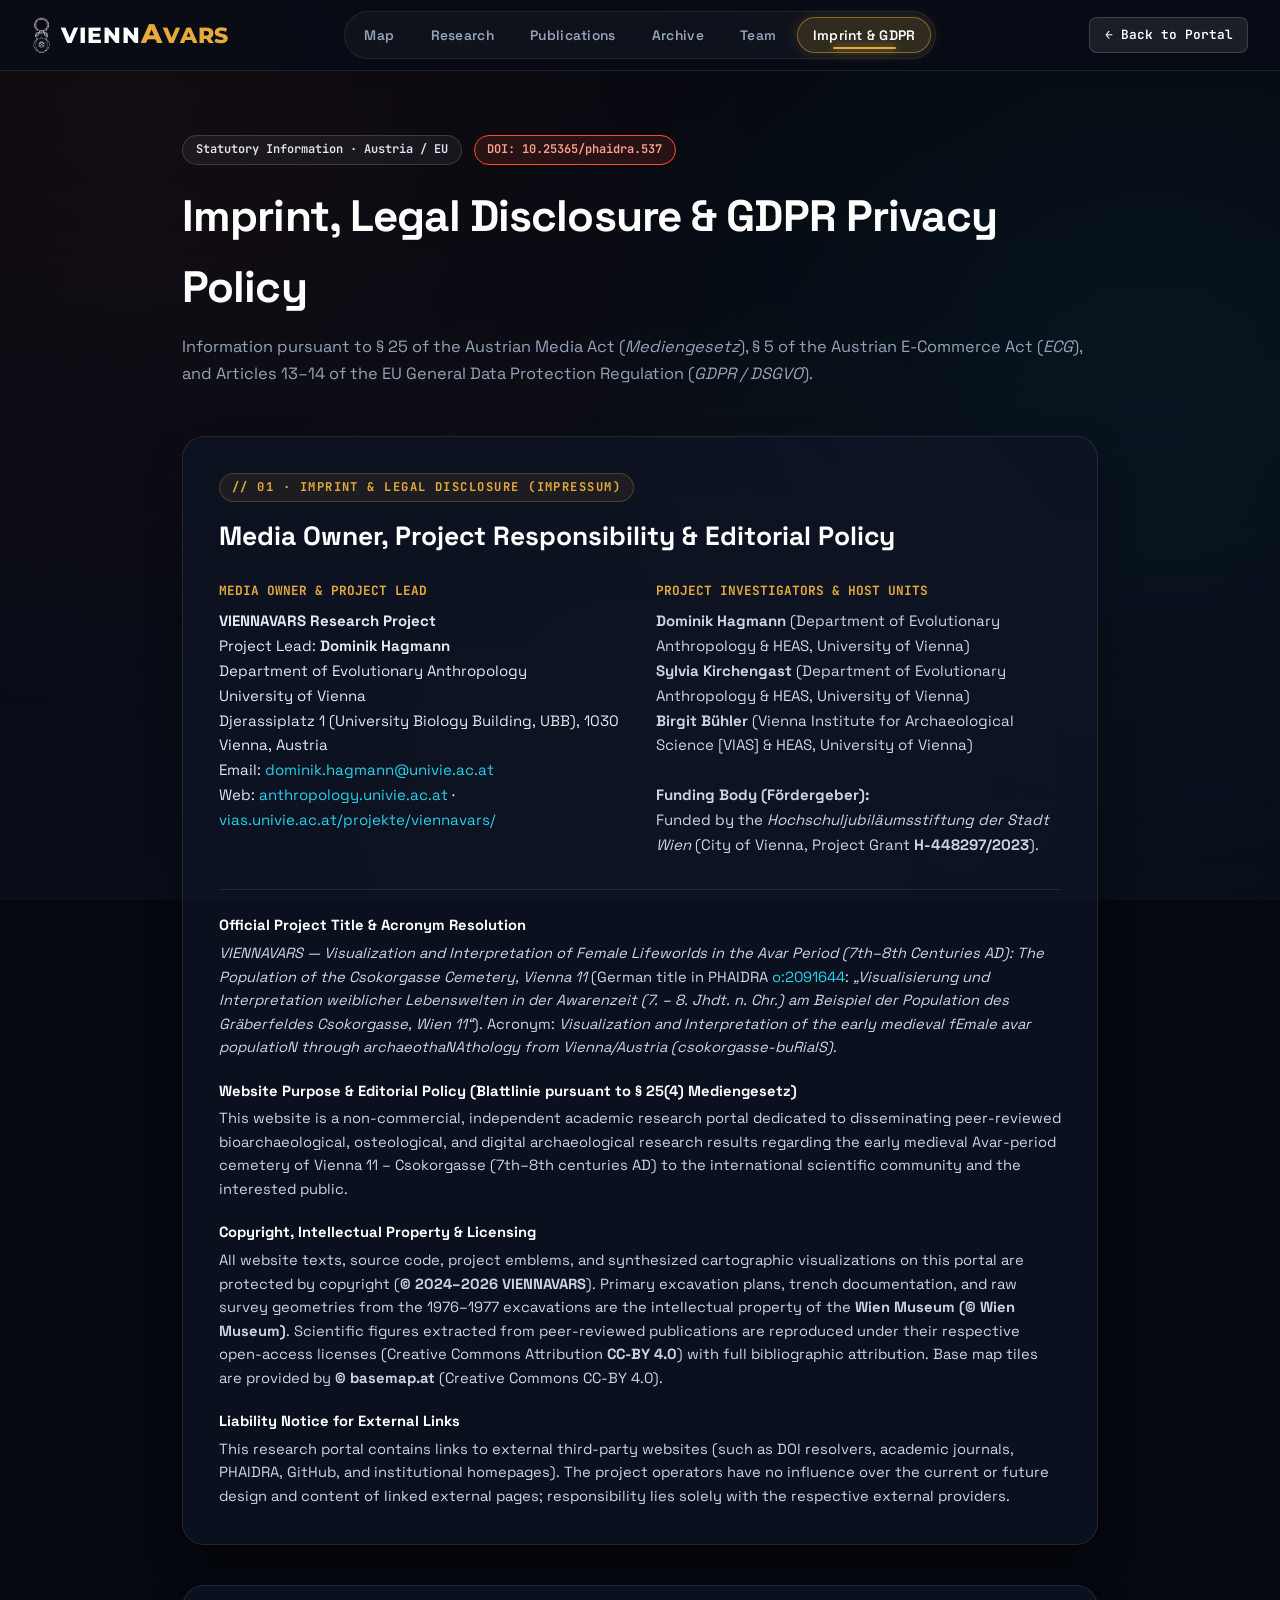
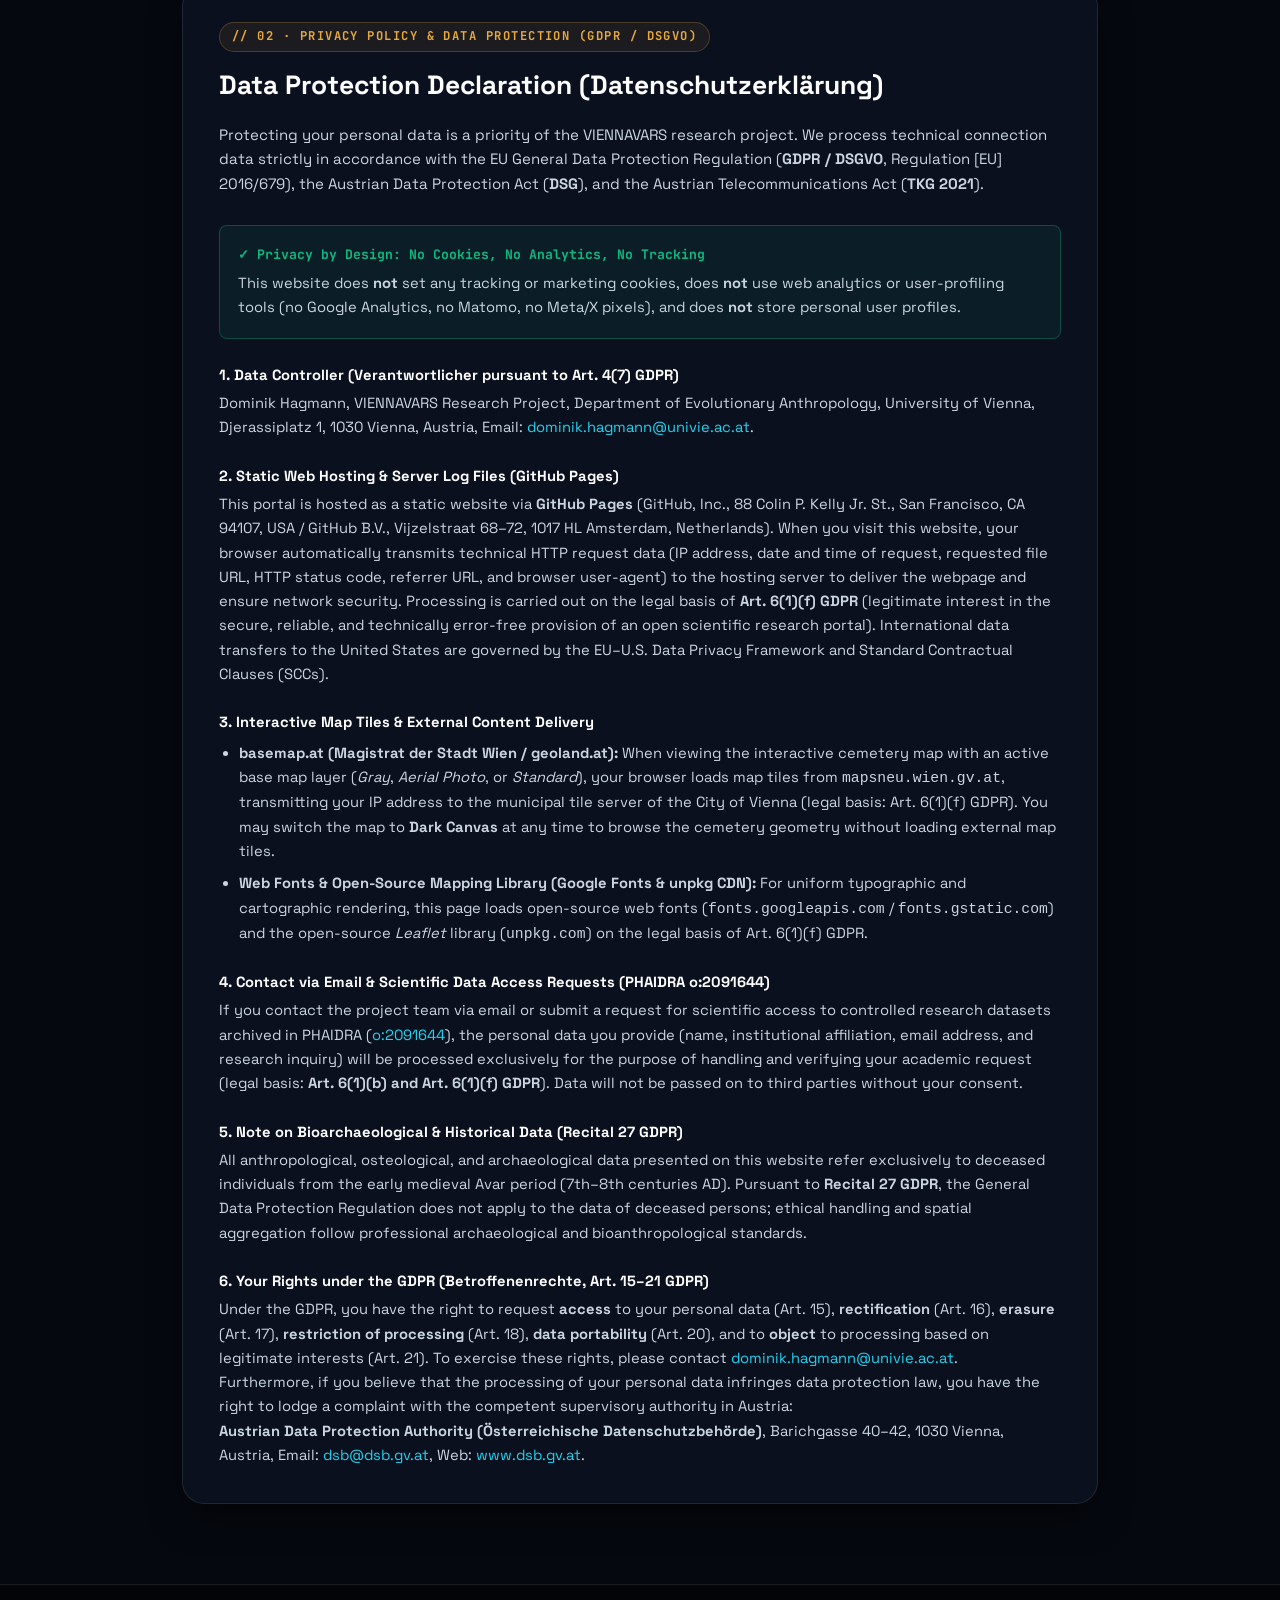
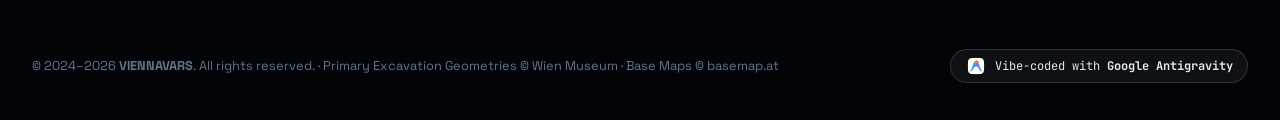
==== commit 4d535d9d: "Update Dominik Hagmann affiliation to Department of Evolutionary Anthropology across portal and impr" ====
--- a/imprint.html
+++ b/imprint.html
@@ -79,11 +79,11 @@
             <p style="color: #e2e8f0; line-height: 1.65; font-size: 0.94rem;">
               <strong>VIENNAVARS Research Project</strong><br>
               Project Lead: <strong>Dominik Hagmann</strong><br>
-              Vienna Institute for Archaeological Science (VIAS)<br>
+              Department of Evolutionary Anthropology<br>
               University of Vienna<br>
-              Franz-Klein-Gasse 1, 1190 Vienna, Austria<br>
+              Djerassiplatz 1 (University Biology Building, UBB), 1030 Vienna, Austria<br>
               Email: <a href="mailto:dominik.hagmann@univie.ac.at">dominik.hagmann@univie.ac.at</a><br>
-              Web: <a href="https://vias.univie.ac.at/projekte/viennavars/" target="_blank" rel="noopener">vias.univie.ac.at/projekte/viennavars/</a>
+              Web: <a href="https://anthropology.univie.ac.at" target="_blank" rel="noopener">anthropology.univie.ac.at</a> · <a href="https://vias.univie.ac.at/projekte/viennavars/" target="_blank" rel="noopener">vias.univie.ac.at/projekte/viennavars/</a>
             </p>
           </div>
 
@@ -92,9 +92,9 @@
               Project Investigators &amp; Host Units
             </h3>
             <p style="color: #cbd5e1; line-height: 1.65; font-size: 0.94rem;">
-              <strong>Dominik Hagmann</strong> (VIAS &amp; HEAS, University of Vienna)<br>
+              <strong>Dominik Hagmann</strong> (Department of Evolutionary Anthropology &amp; HEAS, University of Vienna)<br>
               <strong>Sylvia Kirchengast</strong> (Department of Evolutionary Anthropology &amp; HEAS, University of Vienna)<br>
-              <strong>Birgit Bühler</strong> (VIAS &amp; HEAS, University of Vienna)<br><br>
+              <strong>Birgit Bühler</strong> (Vienna Institute for Archaeological Science [VIAS] &amp; HEAS, University of Vienna)<br><br>
               <strong>Funding Body (Fördergeber):</strong><br>
               Funded by the <em>Hochschuljubiläumsstiftung der Stadt Wien</em> (City of Vienna, Project Grant <strong>H-448297/2023</strong>).
             </p>
@@ -144,7 +144,7 @@
 
           <div>
             <strong style="color: #ffffff; display: block; margin-bottom: 0.25rem;">1. Data Controller (Verantwortlicher pursuant to Art. 4(7) GDPR)</strong>
-            Dominik Hagmann, VIENNAVARS Research Project, Vienna Institute for Archaeological Science (VIAS), University of Vienna, Franz-Klein-Gasse 1, 1190 Vienna, Austria, Email: <a href="mailto:dominik.hagmann@univie.ac.at">dominik.hagmann@univie.ac.at</a>.
+            Dominik Hagmann, VIENNAVARS Research Project, Department of Evolutionary Anthropology, University of Vienna, Djerassiplatz 1, 1030 Vienna, Austria, Email: <a href="mailto:dominik.hagmann@univie.ac.at">dominik.hagmann@univie.ac.at</a>.
           </div>
 
           <div>
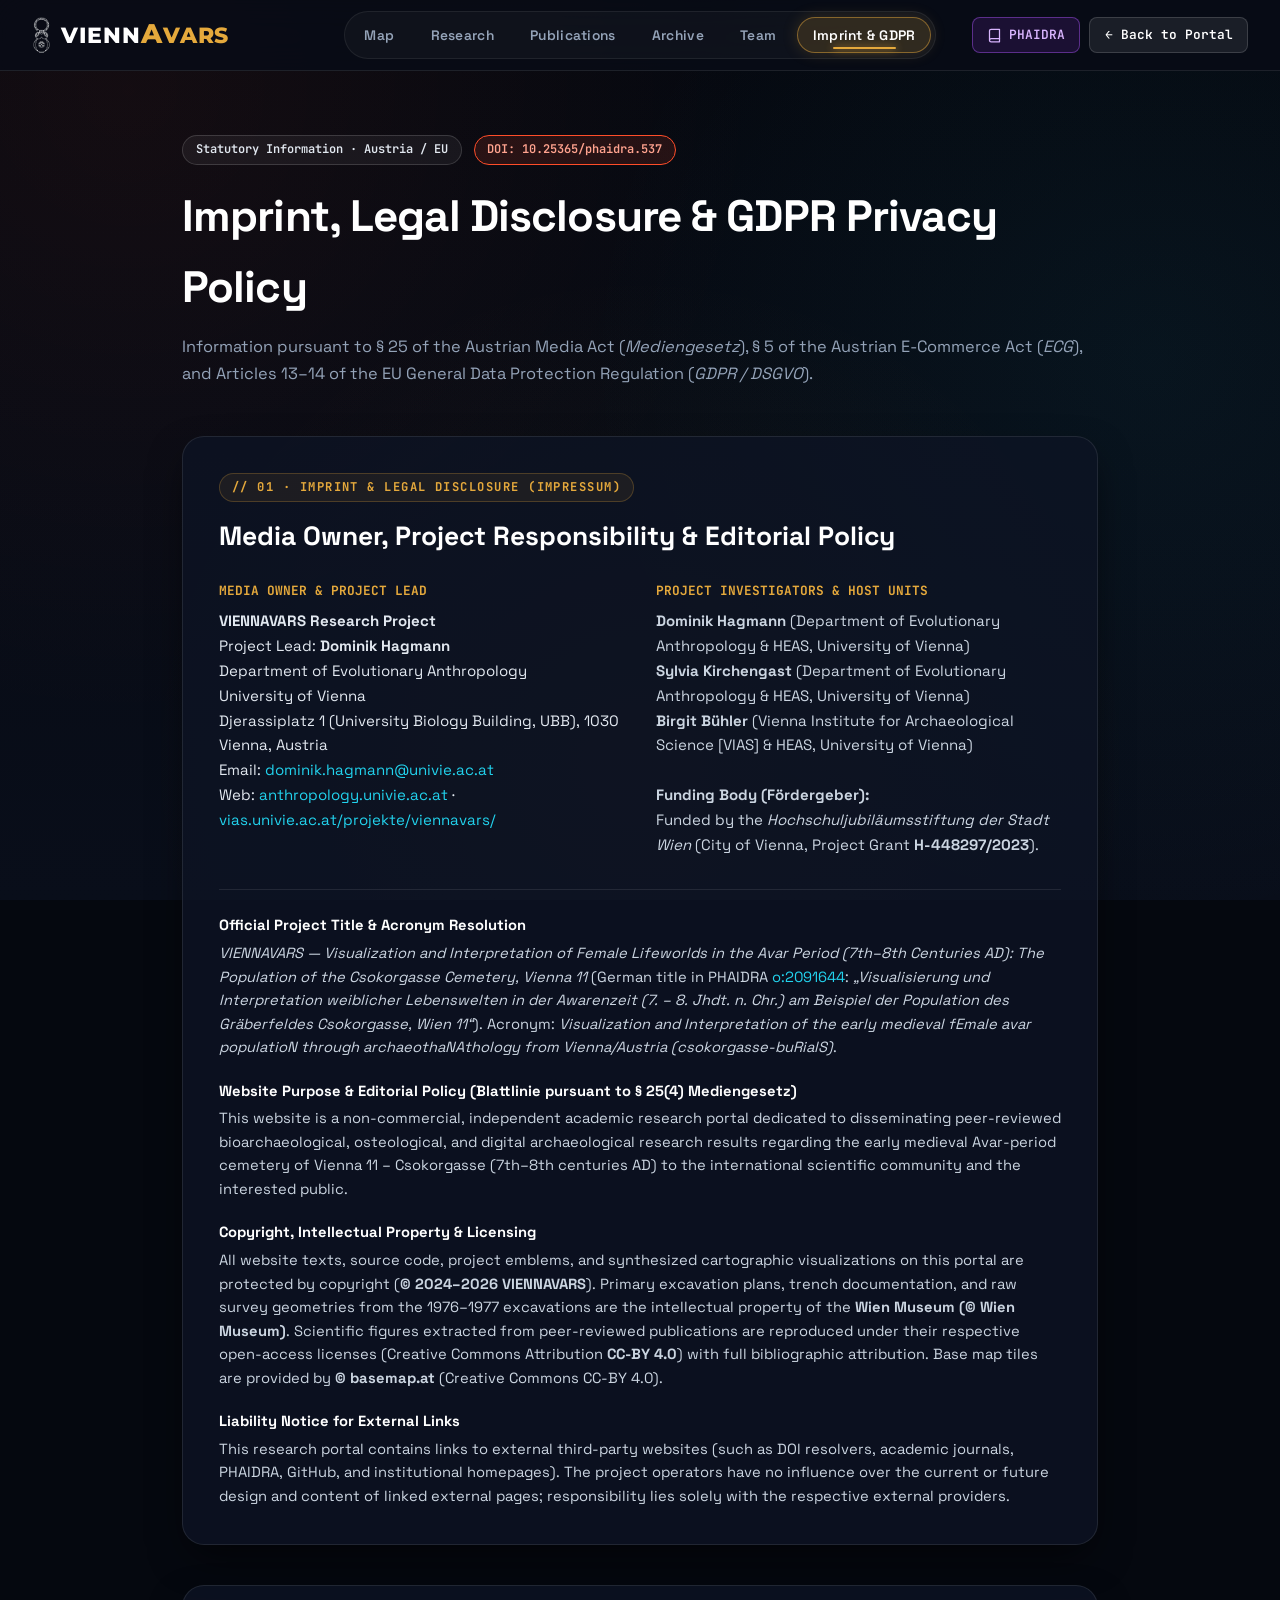
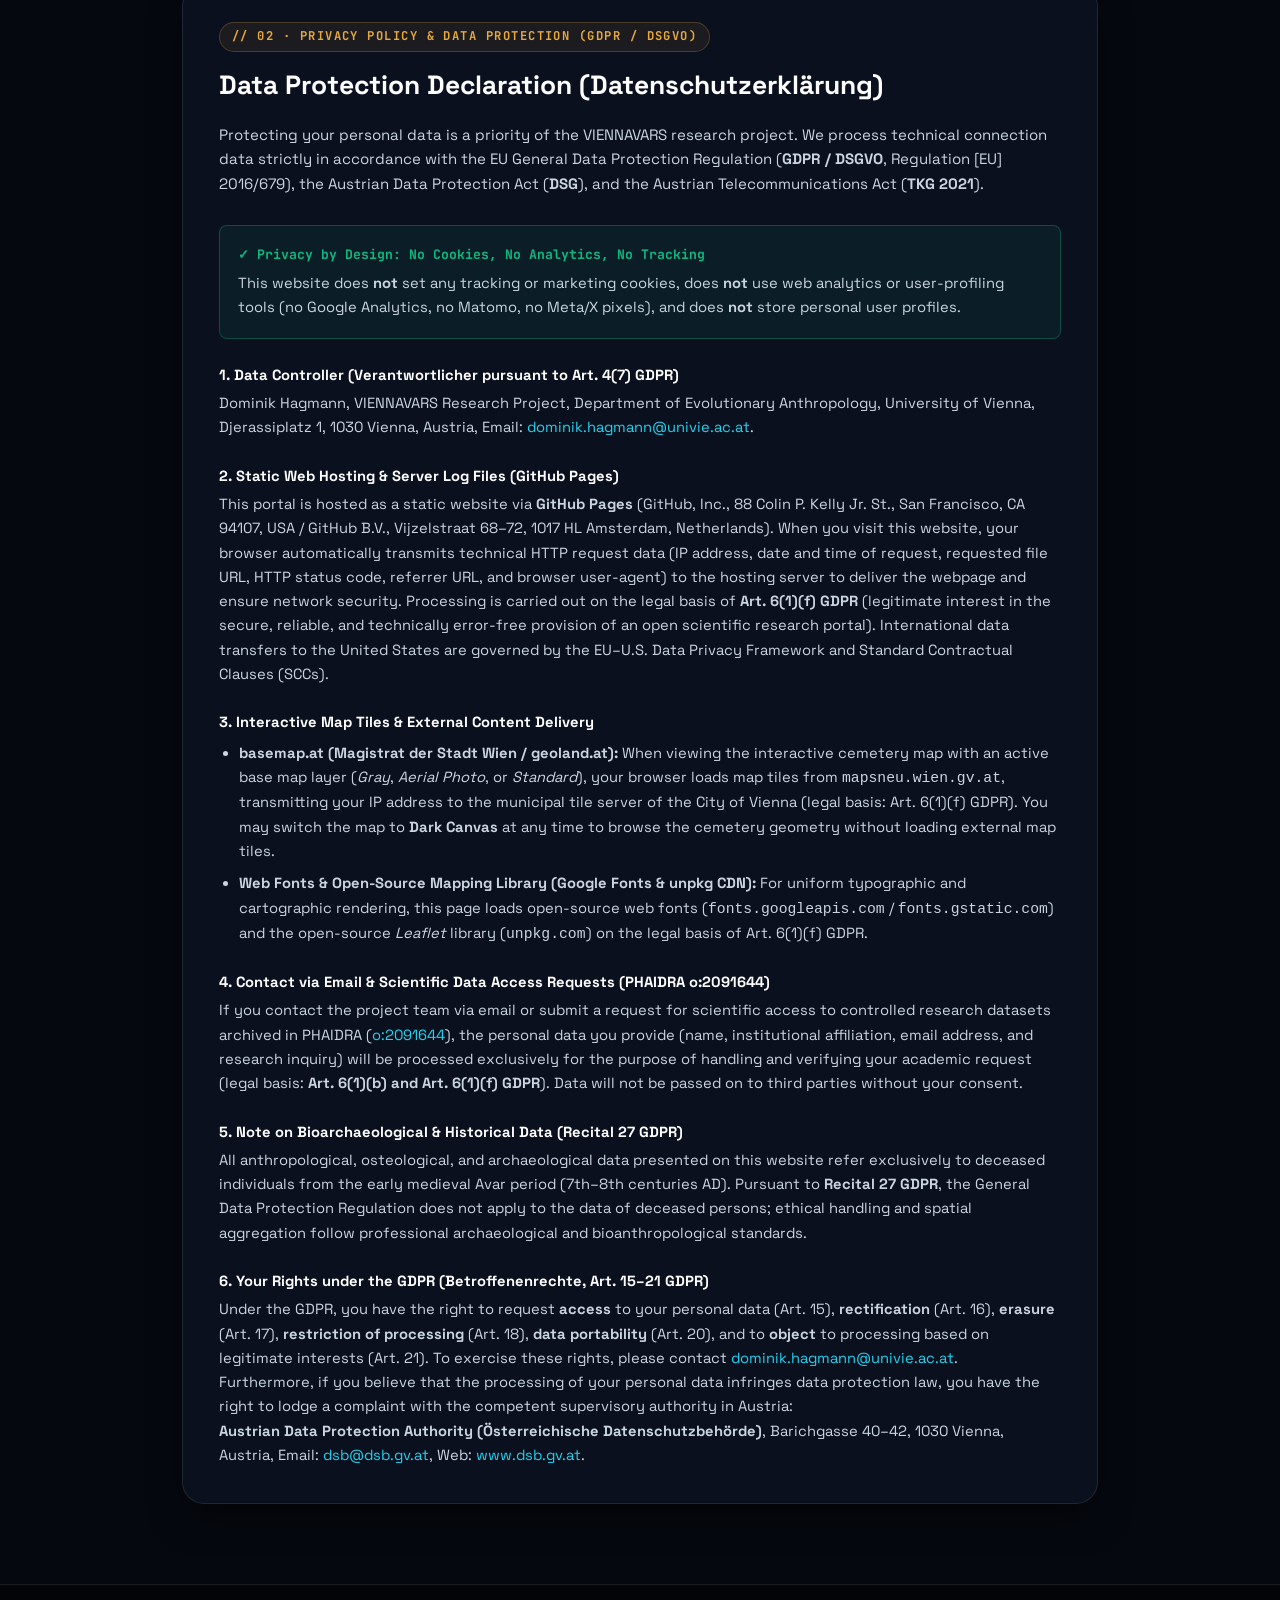
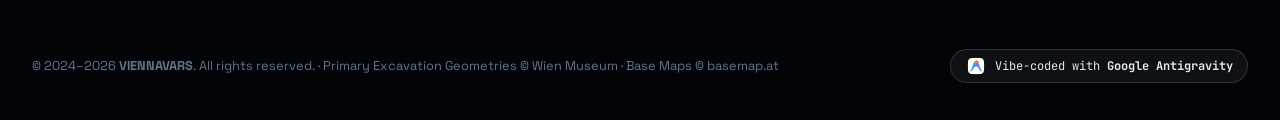
==== commit a35268ed: "feat(team,navbar): add Birgit Bühler portrait, link investigator homepages, and add PHAIDRA navbar b" ====
--- a/imprint.html
+++ b/imprint.html
@@ -42,6 +42,13 @@
       </nav>
 
       <div class="nav-actions">
+        <a href="https://phaidra.univie.ac.at/detail/o:2091644" target="_blank" rel="noopener" class="btn-phaidra-nav" title="VIENNAVARS in PHAIDRA Repository (o:2091644)">
+          <svg height="15" width="15" viewBox="0 0 24 24" fill="none" stroke="currentColor" stroke-width="2" stroke-linecap="round" stroke-linejoin="round">
+            <path d="M4 19.5A2.5 2.5 0 0 1 6.5 17H20"></path>
+            <path d="M6.5 2H20v20H6.5A2.5 2.5 0 0 1 4 19.5v-15A2.5 2.5 0 0 1 6.5 2z"></path>
+          </svg>
+          <span>PHAIDRA</span>
+        </a>
         <a href="index.html" class="btn-github-nav" title="Return to Main Portal">
           <span>← Back to Portal</span>
         </a>
--- a/css/styles.css
+++ b/css/styles.css
@@ -213,6 +213,31 @@
   display: flex;
   align-items: center;
   justify-self: end;
+  gap: 0.6rem;
+}
+
+.btn-phaidra-nav {
+  display: inline-flex;
+  align-items: center;
+  gap: 0.45rem;
+  padding: 0.42rem 0.85rem;
+  border-radius: var(--radius-sm);
+  background: rgba(147, 51, 234, 0.14);
+  border: 1px solid rgba(168, 85, 247, 0.45);
+  color: #d8b4fe;
+  font-family: var(--font-mono);
+  font-size: 0.8rem;
+  font-weight: 600;
+  white-space: nowrap;
+  text-decoration: none;
+  transition: var(--transition-fast);
+}
+
+.btn-phaidra-nav:hover {
+  background: #a855f7;
+  color: #03060c;
+  border-color: #a855f7;
+  box-shadow: 0 0 12px rgba(168, 85, 247, 0.4);
 }
 
 .btn-github-nav {
@@ -579,9 +604,9 @@
 }
 
 .btn-layer-chip {
-  padding: 0.36rem 0.7rem;
-  font-family: var(--font-mono);
-  font-size: 0.74rem;
+  padding: 0.33rem 0.58rem;
+  font-family: var(--font-mono);
+  font-size: 0.72rem;
   font-weight: 600;
   border-radius: var(--radius-sm);
   background: rgba(255, 255, 255, 0.05);
@@ -591,7 +616,7 @@
   transition: var(--transition-fast);
   display: inline-flex;
   align-items: center;
-  gap: 0.34rem;
+  gap: 0.3rem;
   white-space: nowrap;
 }
 
@@ -769,16 +794,45 @@
   display: flex;
   align-items: center;
   gap: 0.55rem;
+  width: 100%;
+  text-align: left;
+  font-family: inherit;
+  cursor: pointer;
   background: rgba(255, 255, 255, 0.03);
   border: 1px solid var(--border-subtle);
   border-radius: 6px;
-  padding: 0.5rem 0.65rem;
+  padding: 0.52rem 0.65rem;
   transition: var(--transition-fast);
 }
 
 .chrono-item:hover {
-  border-color: rgba(255, 255, 255, 0.25);
-  background: rgba(255, 255, 255, 0.06);
+  border-color: rgba(255, 255, 255, 0.32);
+  background: rgba(255, 255, 255, 0.08);
+  transform: translateY(-1px);
+}
+
+.chrono-item.active {
+  background: rgba(229, 169, 60, 0.14);
+  border-color: var(--accent-amber);
+  box-shadow: 0 0 12px rgba(229, 169, 60, 0.25);
+}
+
+.legend-reset-mini {
+  background: rgba(56, 189, 248, 0.12);
+  border: 1px solid rgba(56, 189, 248, 0.4);
+  color: #38bdf8;
+  font-family: var(--font-mono);
+  font-size: 0.66rem;
+  font-weight: 700;
+  padding: 0.14rem 0.5rem;
+  border-radius: 999px;
+  cursor: pointer;
+  transition: var(--transition-fast);
+}
+
+.legend-reset-mini:hover {
+  background: #38bdf8;
+  color: #05080f;
 }
 
 .chrono-dot {
@@ -1324,13 +1378,22 @@
   display: flex;
   align-items: center;
   justify-content: center;
+  text-decoration: none;
+  cursor: pointer;
+  transition: var(--transition-fast);
+}
+
+.team-avatar-prog:hover {
+  border-color: var(--accent-ember);
+  transform: scale(1.05);
+  box-shadow: 0 6px 24px rgba(255, 77, 41, 0.35);
 }
 
 .team-avatar-prog img {
   width: 100%;
   height: 100%;
   object-fit: cover;
-  object-position: top center;
+  object-position: center;
   display: block;
 }
 
@@ -1339,6 +1402,16 @@
   font-weight: 700;
   color: #ffffff;
   margin-bottom: 0.3rem;
+}
+
+.team-name-link {
+  color: #ffffff;
+  text-decoration: none;
+  transition: var(--transition-fast);
+}
+
+.team-name-link:hover {
+  color: var(--accent-amber);
 }
 
 .team-role-prog {
@@ -1352,6 +1425,33 @@
   font-size: 0.84rem;
   color: var(--text-muted);
   line-height: 1.5;
+}
+
+.team-btn-row {
+  margin-top: 1.15rem;
+}
+
+.team-homepage-btn {
+  display: inline-flex;
+  align-items: center;
+  gap: 0.35rem;
+  padding: 0.36rem 0.85rem;
+  border-radius: var(--radius-sm);
+  background: rgba(255, 255, 255, 0.05);
+  border: 1px solid var(--border-subtle);
+  color: #cbd5e1;
+  font-family: var(--font-mono);
+  font-size: 0.75rem;
+  font-weight: 600;
+  text-decoration: none;
+  transition: var(--transition-fast);
+}
+
+.team-homepage-btn:hover {
+  background: rgba(255, 77, 41, 0.15);
+  border-color: var(--accent-ember);
+  color: #ffffff;
+  transform: translateY(-1px);
 }
 
 .partner-logos-grid {
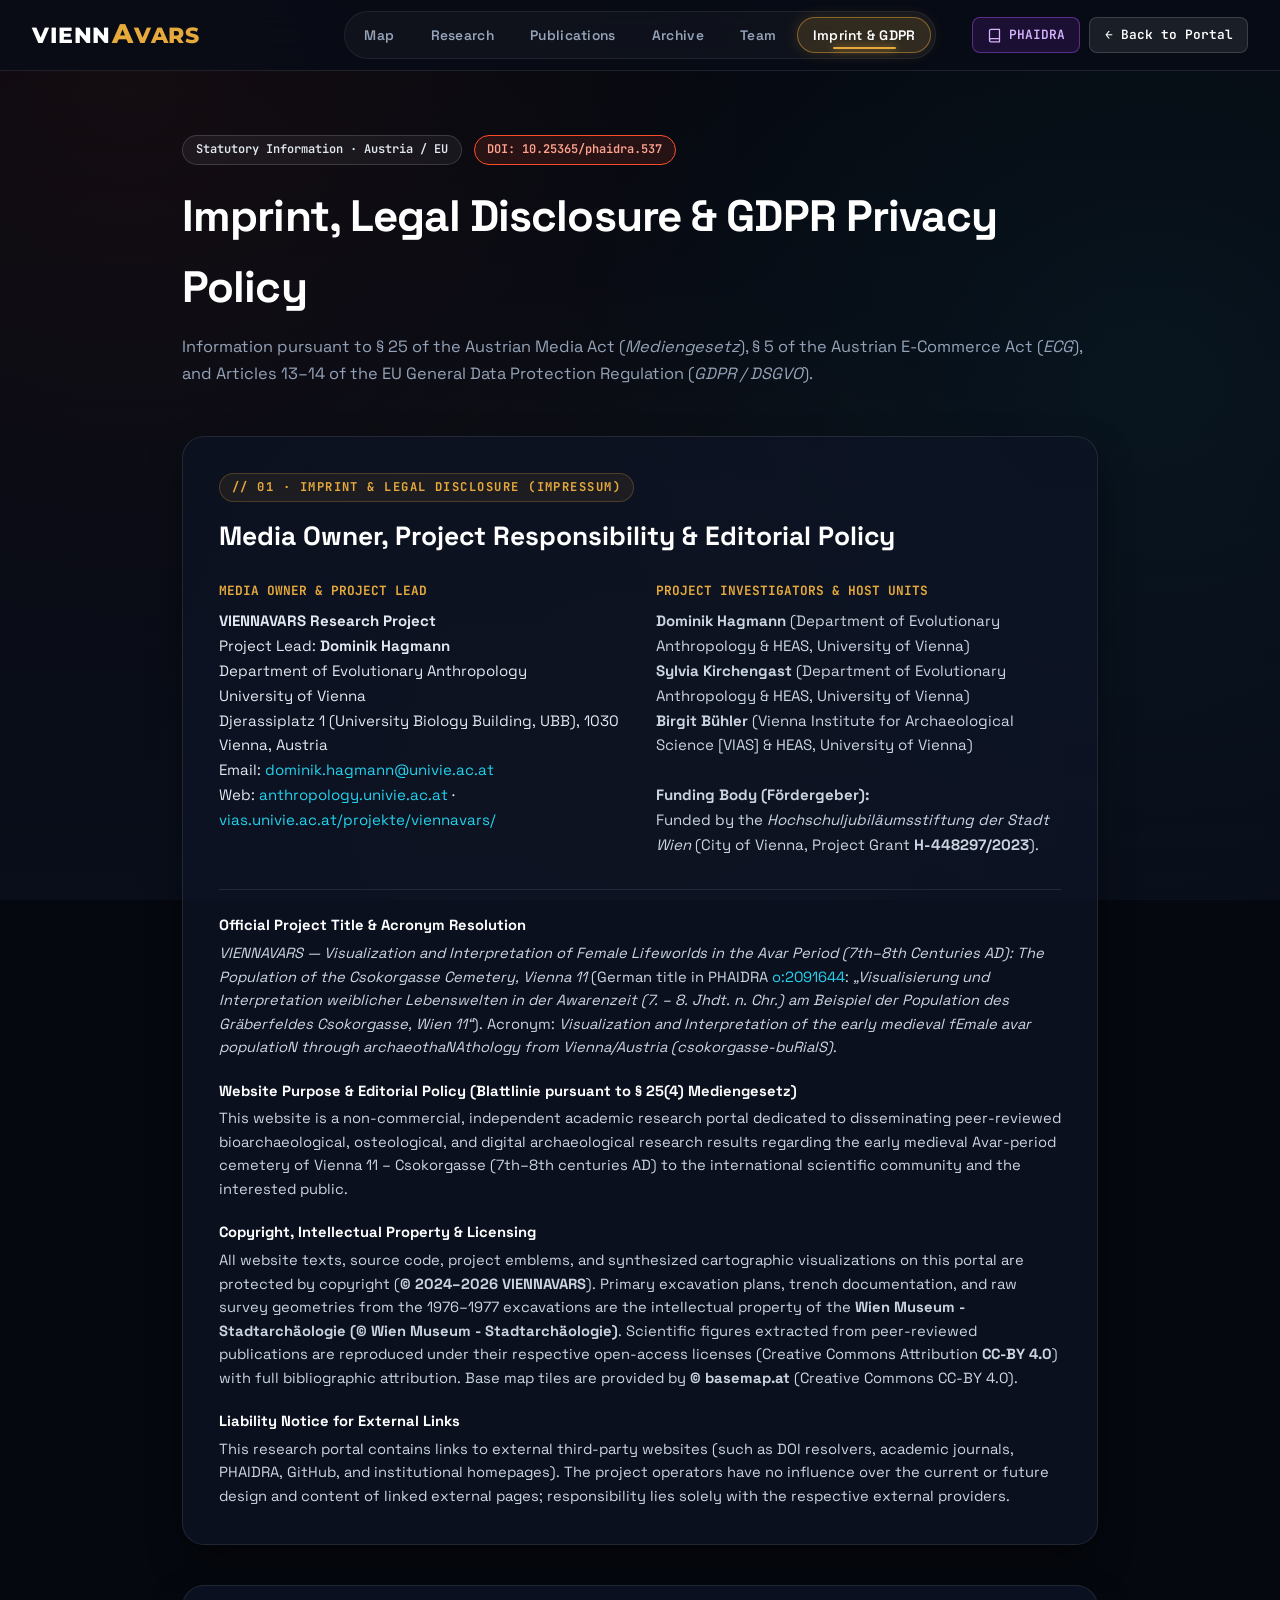
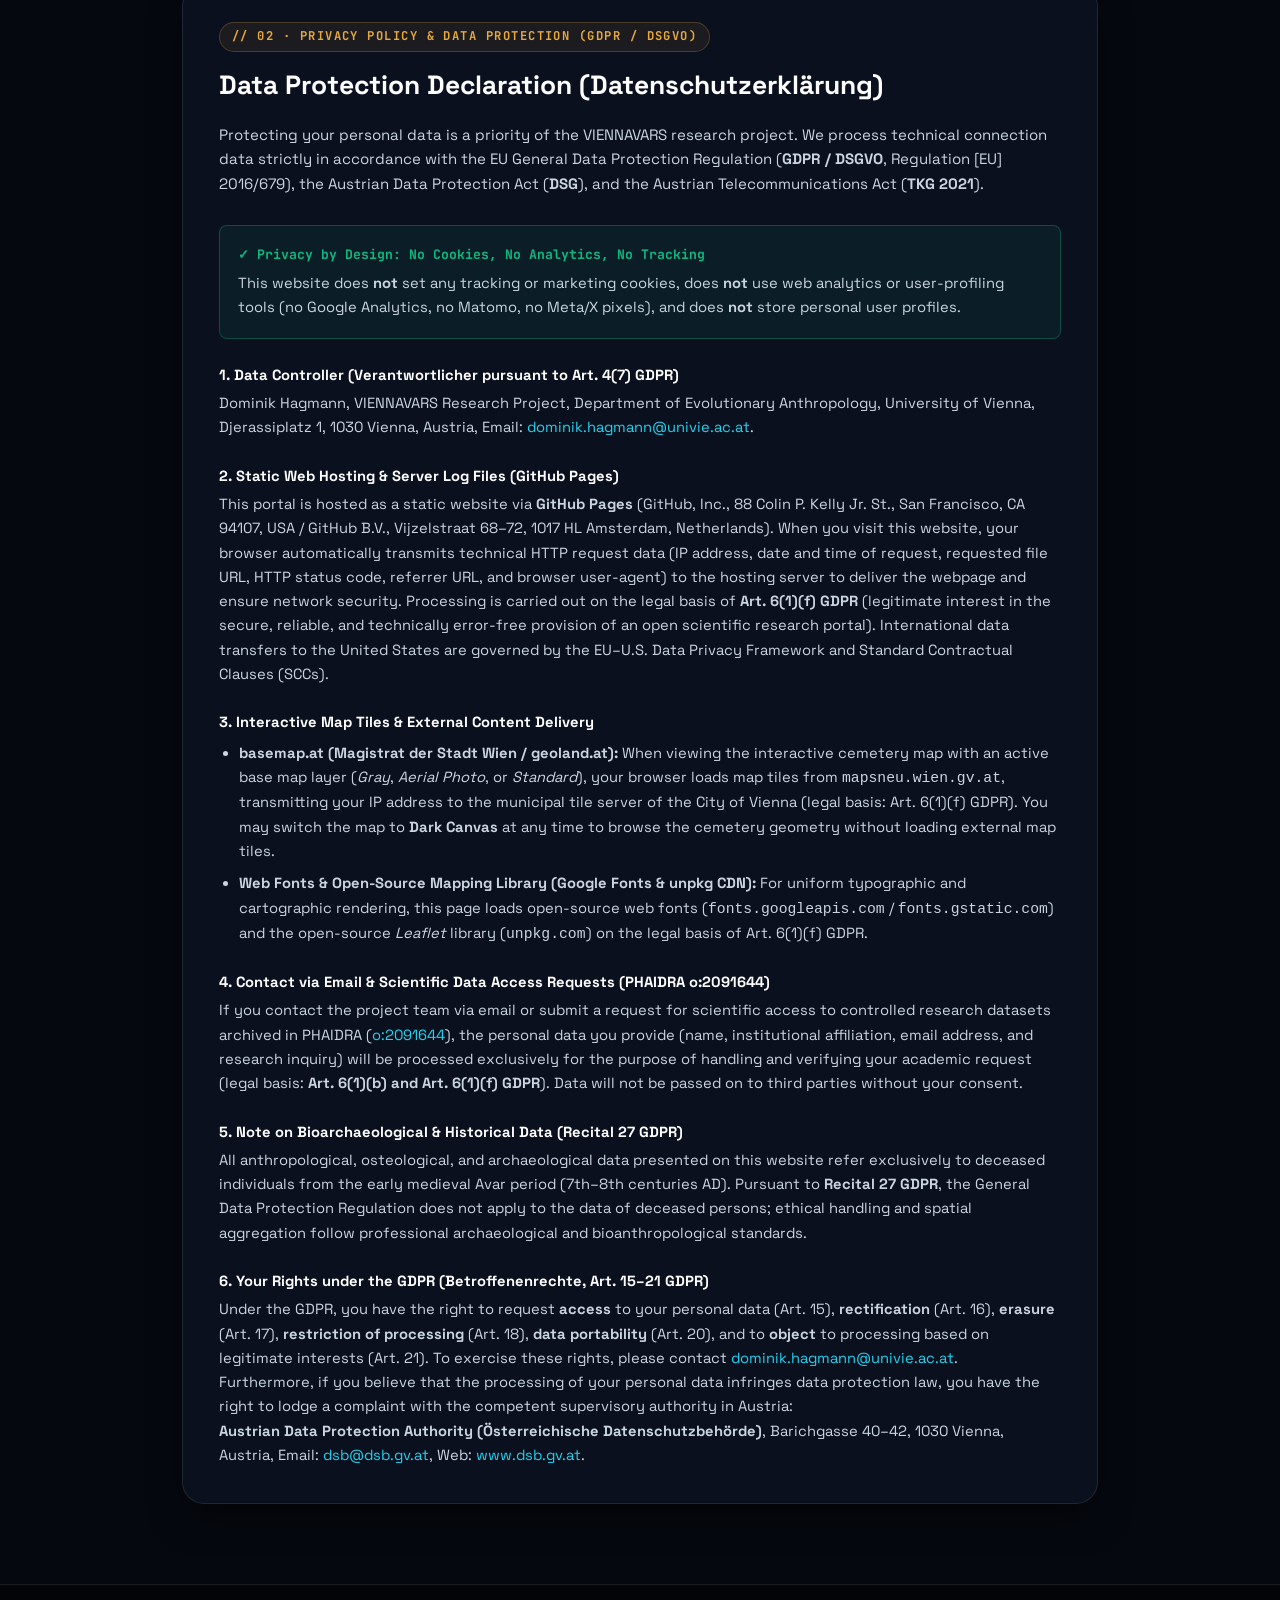
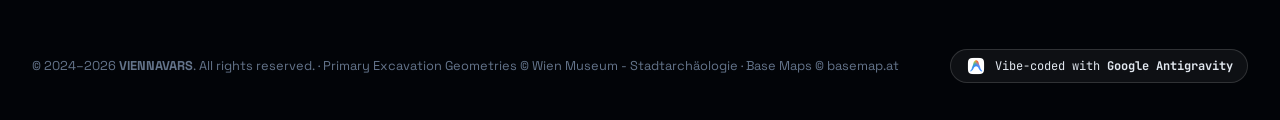
==== commit d29fe963: "fix(portal): crop Birgit portrait with natural framing, remove redundant footer links column, remove" ====
--- a/imprint.html
+++ b/imprint.html
@@ -26,7 +26,6 @@
   <header class="navbar">
     <div class="container nav-container">
       <a href="index.html" class="brand-badge" title="Return to VIENNAVARS Research Portal">
-        <img src="assets/logos/viennavars_emblem.png" alt="VIENNAVARS Emblem" class="brand-emblem-nav">
         <span><span class="brand-wordmark-vienna">VIENN</span><span class="brand-wordmark-pivot-a">A</span><span class="brand-wordmark-vars">VARS</span></span>
       </a>
 
@@ -121,7 +120,7 @@
 
           <div>
             <strong style="color: #ffffff; display: block; margin-bottom: 0.25rem;">Copyright, Intellectual Property &amp; Licensing</strong>
-            All website texts, source code, project emblems, and synthesized cartographic visualizations on this portal are protected by copyright (<strong>© 2024–2026 VIENNAVARS</strong>). Primary excavation plans, trench documentation, and raw survey geometries from the 1976–1977 excavations are the intellectual property of the <strong>Wien Museum (© Wien Museum)</strong>. Scientific figures extracted from peer-reviewed publications are reproduced under their respective open-access licenses (Creative Commons Attribution <strong>CC-BY 4.0</strong>) with full bibliographic attribution. Base map tiles are provided by <strong>© basemap.at</strong> (Creative Commons CC-BY 4.0).
+            All website texts, source code, project emblems, and synthesized cartographic visualizations on this portal are protected by copyright (<strong>© 2024–2026 VIENNAVARS</strong>). Primary excavation plans, trench documentation, and raw survey geometries from the 1976–1977 excavations are the intellectual property of the <strong>Wien Museum - Stadtarchäologie (© Wien Museum - Stadtarchäologie)</strong>. Scientific figures extracted from peer-reviewed publications are reproduced under their respective open-access licenses (Creative Commons Attribution <strong>CC-BY 4.0</strong>) with full bibliographic attribution. Base map tiles are provided by <strong>© basemap.at</strong> (Creative Commons CC-BY 4.0).
           </div>
 
           <div>
@@ -197,7 +196,7 @@
     <div class="container">
       <div class="footer-bottom-prog" style="border-top: none; padding-top: 0;">
         <div>
-          &copy; 2024–2026 <strong>VIENNAVARS</strong>. All rights reserved. · Primary Excavation Geometries &copy; Wien Museum · Base Maps &copy; basemap.at
+          &copy; 2024–2026 <strong>VIENNAVARS</strong>. All rights reserved. · Primary Excavation Geometries &copy; Wien Museum - Stadtarchäologie · Base Maps &copy; basemap.at
         </div>
 
         <div class="antigravity-footer-badge" title="Vibe-coded with Google Antigravity">
--- a/css/styles.css
+++ b/css/styles.css
@@ -1456,7 +1456,7 @@
 
 .partner-logos-grid {
   display: grid;
-  grid-template-columns: repeat(4, 1fr);
+  grid-template-columns: repeat(3, 1fr);
   gap: 1.5rem;
   padding: 1.75rem 2rem;
   background: rgba(11, 17, 32, 0.82);
@@ -1578,8 +1578,8 @@
 
 .footer-grid-prog {
   display: grid;
-  grid-template-columns: 1.8fr 1fr 1fr;
-  gap: 2.5rem;
+  grid-template-columns: 1.8fr 1.2fr;
+  gap: 3.5rem;
   margin-bottom: 2.75rem;
 }
 
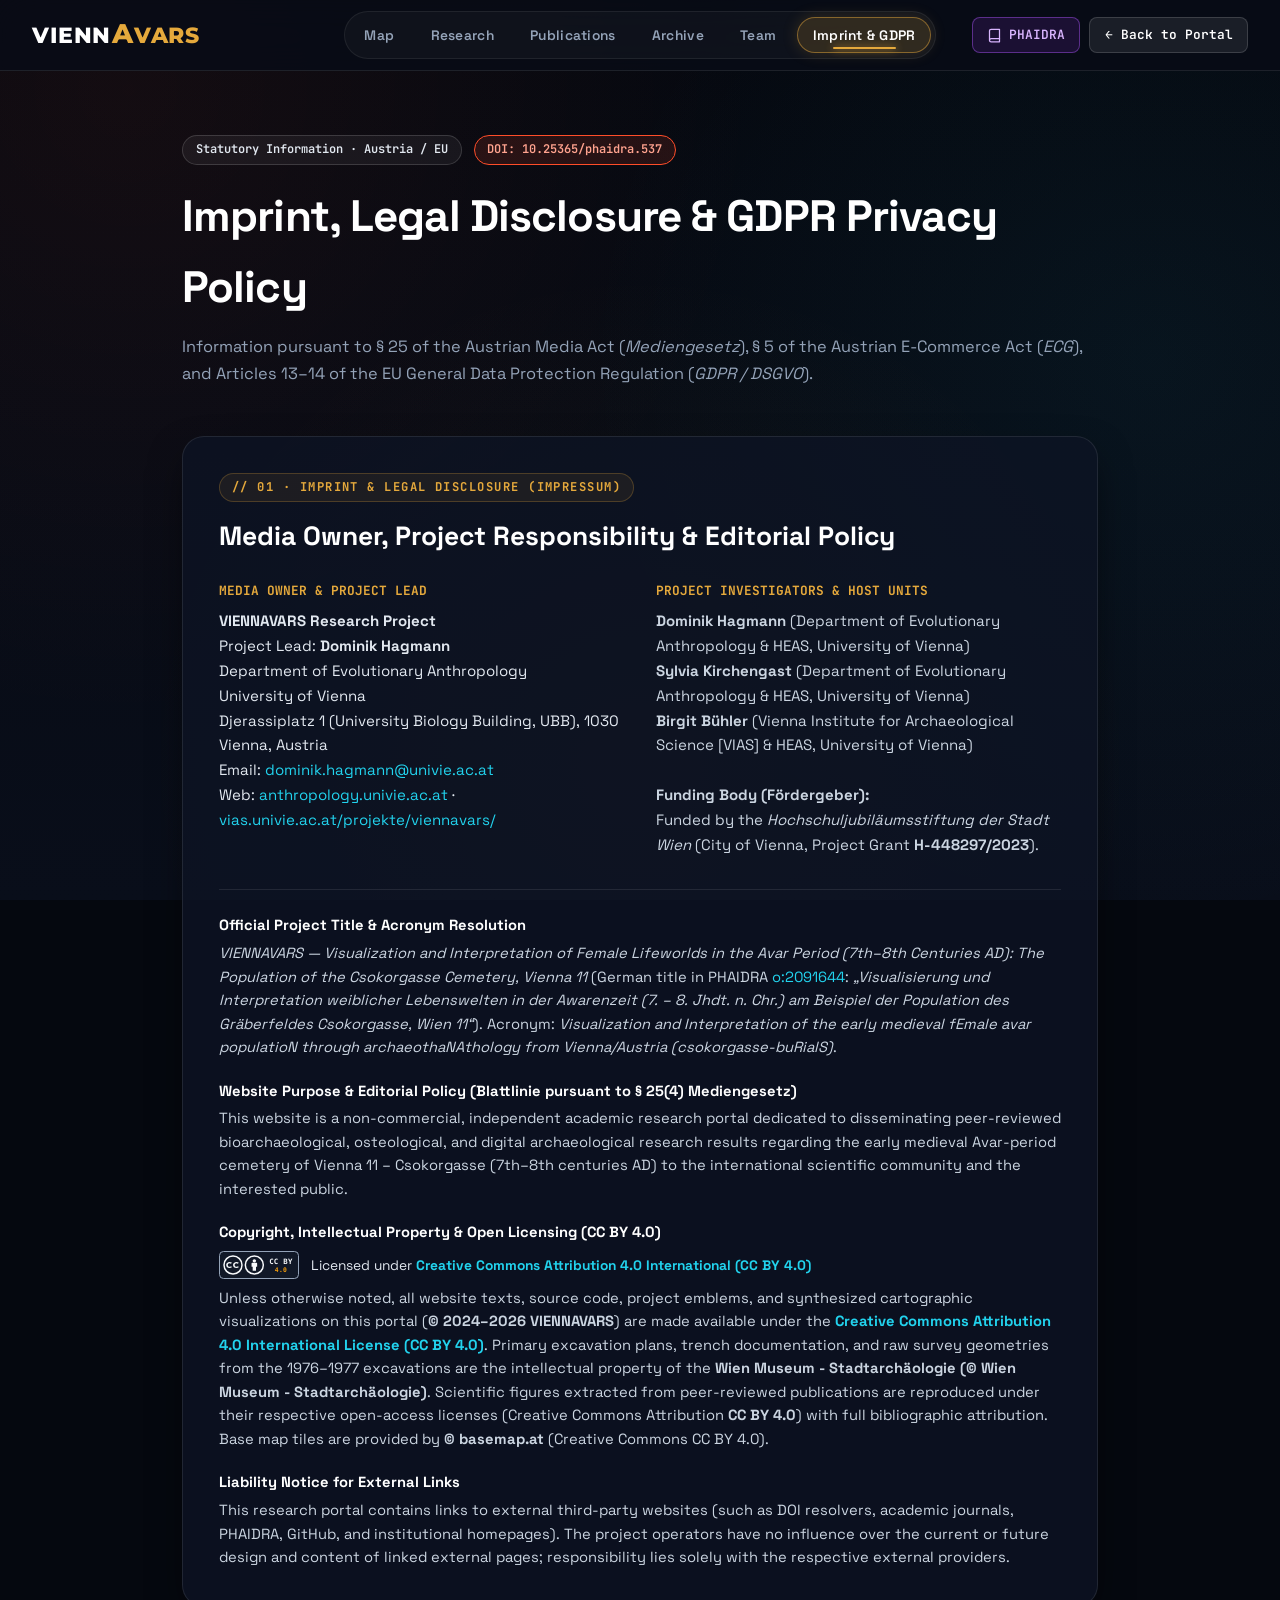
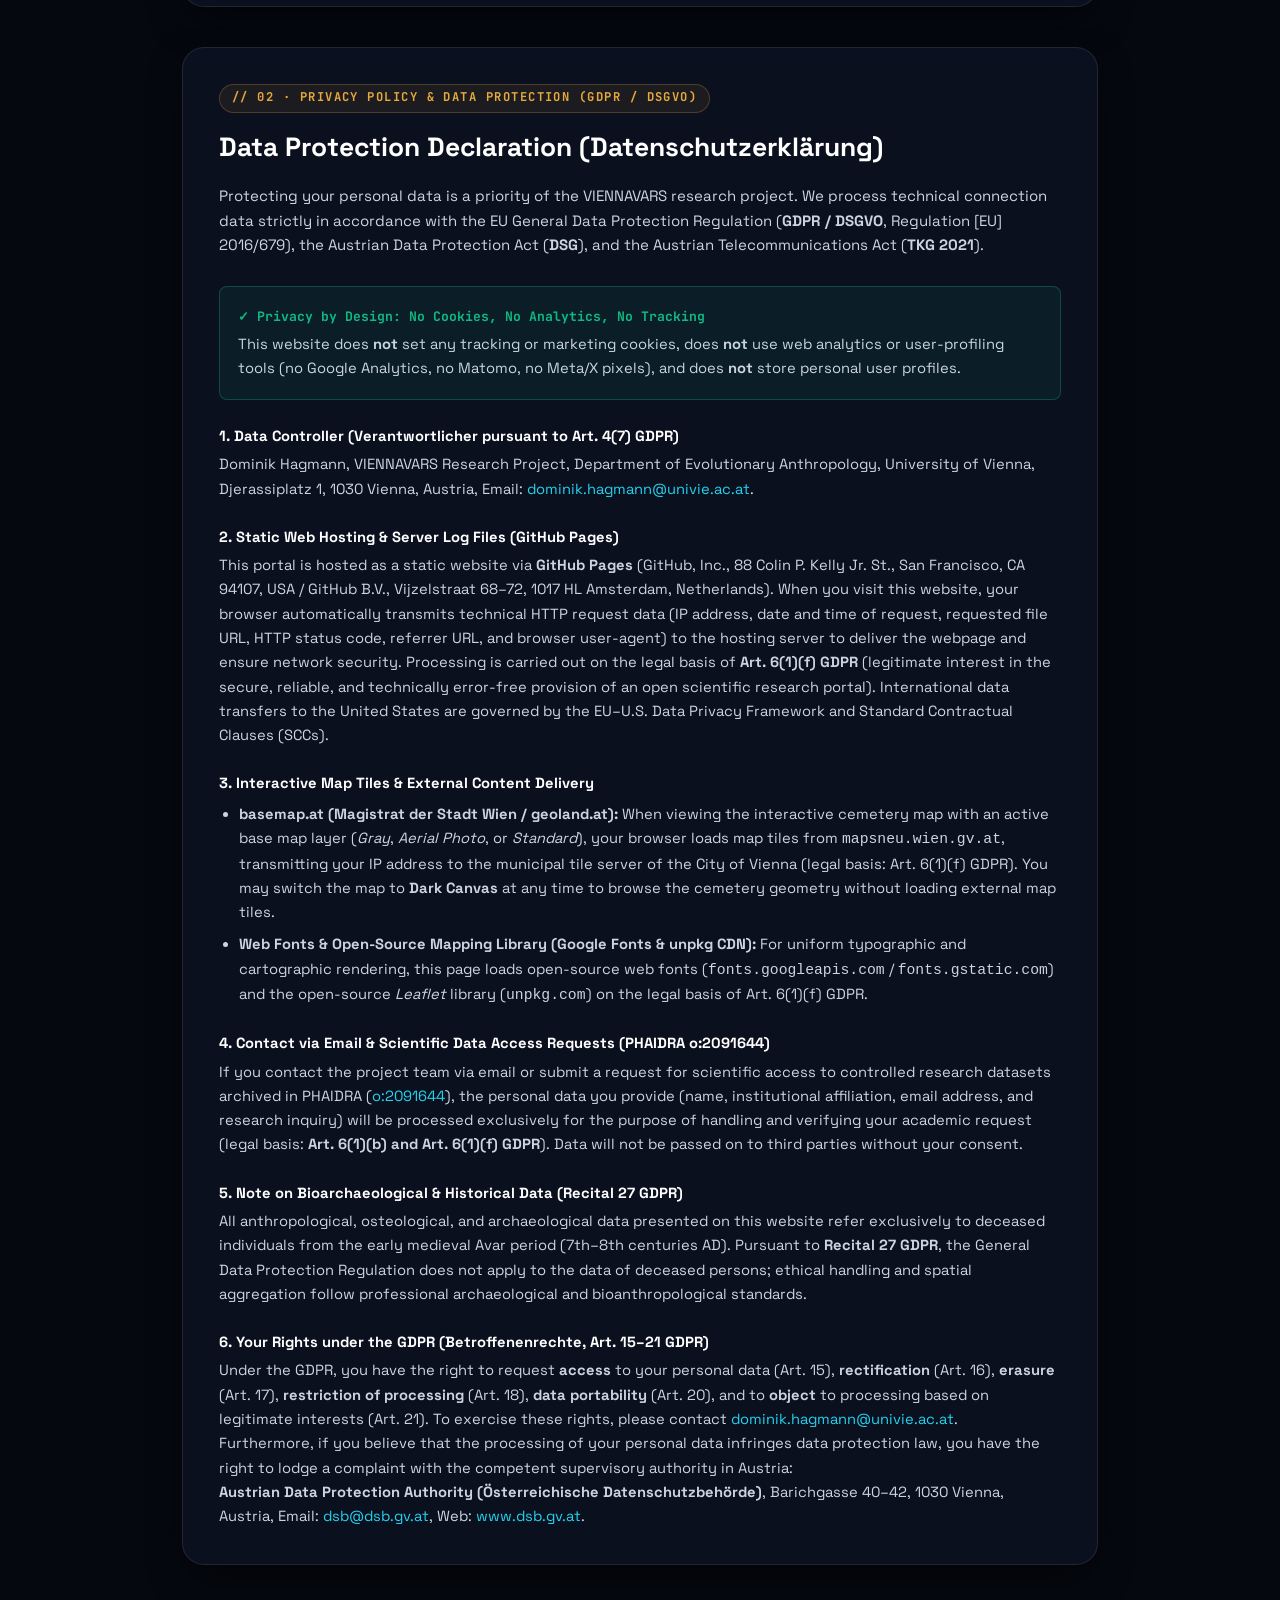
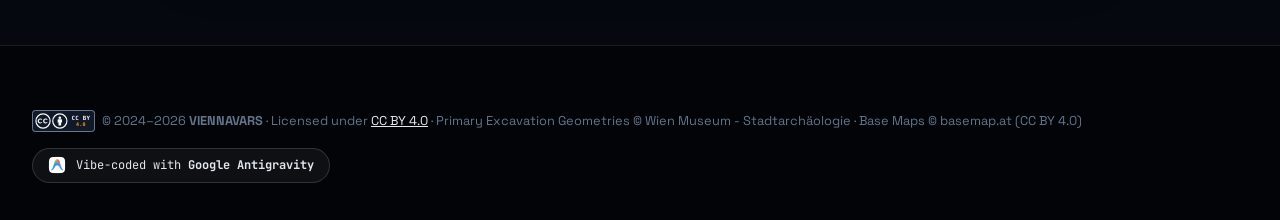
==== commit c5d7dc38: "feat(license): adopt CC BY 4.0 license across portal, imprint, metadata, README, and repository LICE" ====
--- a/imprint.html
+++ b/imprint.html
@@ -119,8 +119,16 @@
           </div>
 
           <div>
-            <strong style="color: #ffffff; display: block; margin-bottom: 0.25rem;">Copyright, Intellectual Property &amp; Licensing</strong>
-            All website texts, source code, project emblems, and synthesized cartographic visualizations on this portal are protected by copyright (<strong>© 2024–2026 VIENNAVARS</strong>). Primary excavation plans, trench documentation, and raw survey geometries from the 1976–1977 excavations are the intellectual property of the <strong>Wien Museum - Stadtarchäologie (© Wien Museum - Stadtarchäologie)</strong>. Scientific figures extracted from peer-reviewed publications are reproduced under their respective open-access licenses (Creative Commons Attribution <strong>CC-BY 4.0</strong>) with full bibliographic attribution. Base map tiles are provided by <strong>© basemap.at</strong> (Creative Commons CC-BY 4.0).
+            <strong style="color: #ffffff; display: block; margin-bottom: 0.35rem;">Copyright, Intellectual Property &amp; Open Licensing (CC BY 4.0)</strong>
+            <div style="display: flex; align-items: center; gap: 0.75rem; margin-bottom: 0.5rem;">
+              <a href="https://creativecommons.org/licenses/by/4.0/" target="_blank" rel="noopener" title="Creative Commons Attribution 4.0 International (CC BY 4.0)">
+                <img src="assets/logos/cc-by.svg" alt="CC BY 4.0" style="height: 28px; width: auto; display: block;">
+              </a>
+              <span style="font-size: 0.86rem; color: #e2e8f0;">
+                Licensed under <a href="https://creativecommons.org/licenses/by/4.0/" target="_blank" rel="noopener"><strong>Creative Commons Attribution 4.0 International (CC BY 4.0)</strong></a>
+              </span>
+            </div>
+            Unless otherwise noted, all website texts, source code, project emblems, and synthesized cartographic visualizations on this portal (<strong>© 2024–2026 VIENNAVARS</strong>) are made available under the <a href="https://creativecommons.org/licenses/by/4.0/" target="_blank" rel="noopener"><strong>Creative Commons Attribution 4.0 International License (CC BY 4.0)</strong></a>. Primary excavation plans, trench documentation, and raw survey geometries from the 1976–1977 excavations are the intellectual property of the <strong>Wien Museum - Stadtarchäologie (© Wien Museum - Stadtarchäologie)</strong>. Scientific figures extracted from peer-reviewed publications are reproduced under their respective open-access licenses (Creative Commons Attribution <strong>CC BY 4.0</strong>) with full bibliographic attribution. Base map tiles are provided by <strong>© basemap.at</strong> (Creative Commons CC BY 4.0).
           </div>
 
           <div>
@@ -195,8 +203,11 @@
   <footer class="footer-prog">
     <div class="container">
       <div class="footer-bottom-prog" style="border-top: none; padding-top: 0;">
-        <div>
-          &copy; 2024–2026 <strong>VIENNAVARS</strong>. All rights reserved. · Primary Excavation Geometries &copy; Wien Museum - Stadtarchäologie · Base Maps &copy; basemap.at
+        <div style="display: flex; align-items: center; flex-wrap: wrap; gap: 0.45rem;">
+          <a href="https://creativecommons.org/licenses/by/4.0/" target="_blank" rel="noopener" title="Licensed under Creative Commons Attribution 4.0 International (CC BY 4.0)" style="display: inline-flex; align-items: center;">
+            <img src="assets/logos/cc-by.svg" alt="CC BY 4.0 License" style="height: 22px; width: auto; display: block;">
+          </a>
+          <span>&copy; 2024–2026 <strong>VIENNAVARS</strong> · Licensed under <a href="https://creativecommons.org/licenses/by/4.0/" target="_blank" rel="noopener" style="color: #e2e8f0; text-decoration: underline;">CC BY 4.0</a> · Primary Excavation Geometries &copy; Wien Museum - Stadtarchäologie · Base Maps &copy; basemap.at (CC BY 4.0)</span>
         </div>
 
         <div class="antigravity-footer-badge" title="Vibe-coded with Google Antigravity">
--- a/css/styles.css
+++ b/css/styles.css
@@ -1489,6 +1489,7 @@
   display: flex;
   align-items: center;
   justify-content: center;
+  gap: 0.85rem;
 }
 
 .partner-logo-item img {
@@ -1565,6 +1566,8 @@
   color: #38bdf8;
   line-height: 1.6;
   overflow-x: auto;
+  white-space: pre-wrap;
+  overflow-wrap: break-word;
 }
 
 /* ==================== Footer & Imprint (Impressum) ==================== */
@@ -1709,4 +1712,11 @@
   .metric-cell + .metric-cell { border-left: none; padding-left: 0; border-top: 1px solid rgba(255,255,255,0.08); padding-top: 1rem; }
   .publications-grid { grid-template-columns: 1fr; }
   .partner-logos-grid { grid-template-columns: 1fr; }
-}
+  .figure-meta-row { flex-wrap: wrap; }
+}
+
+@media (max-width: 480px) {
+  .nav-actions { gap: 0.4rem; }
+  .btn-phaidra-nav, .btn-github-nav { padding: 0.42rem 0.6rem; }
+  .btn-github-nav span { display: none; }
+}
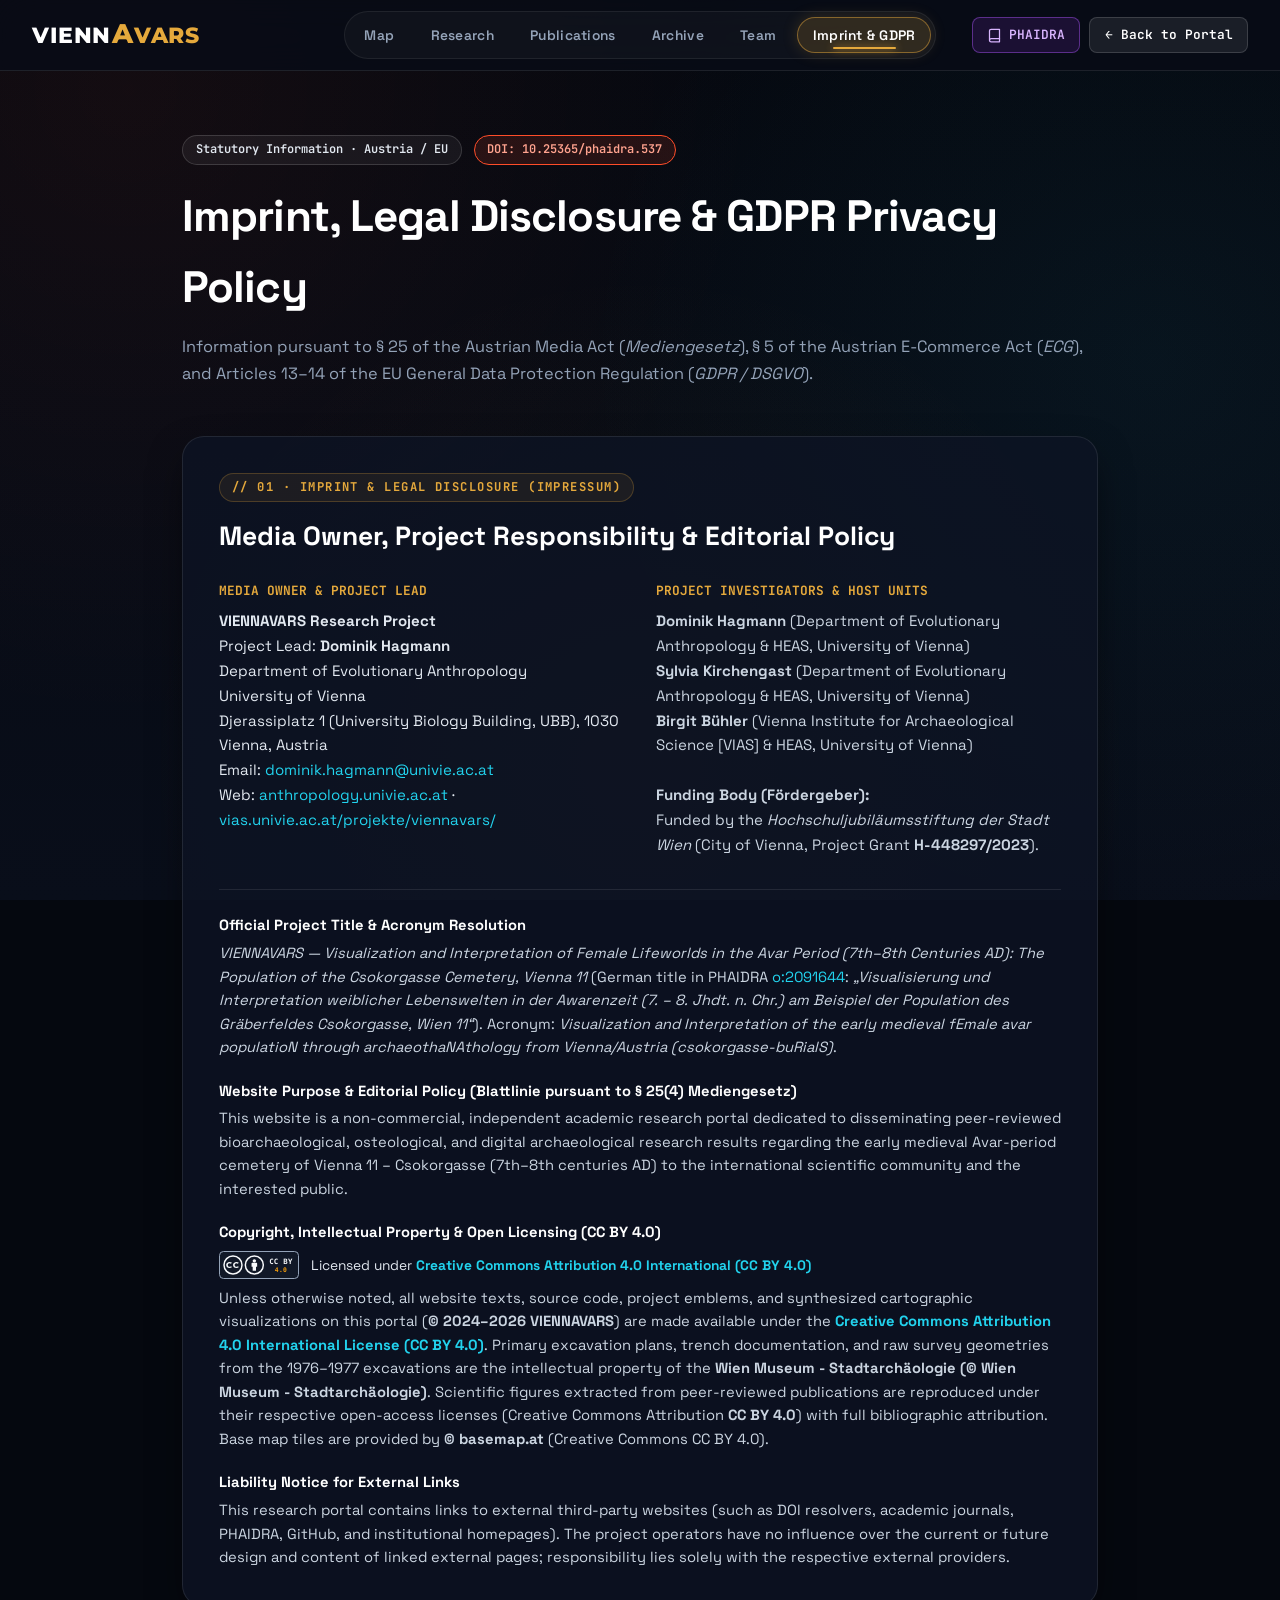
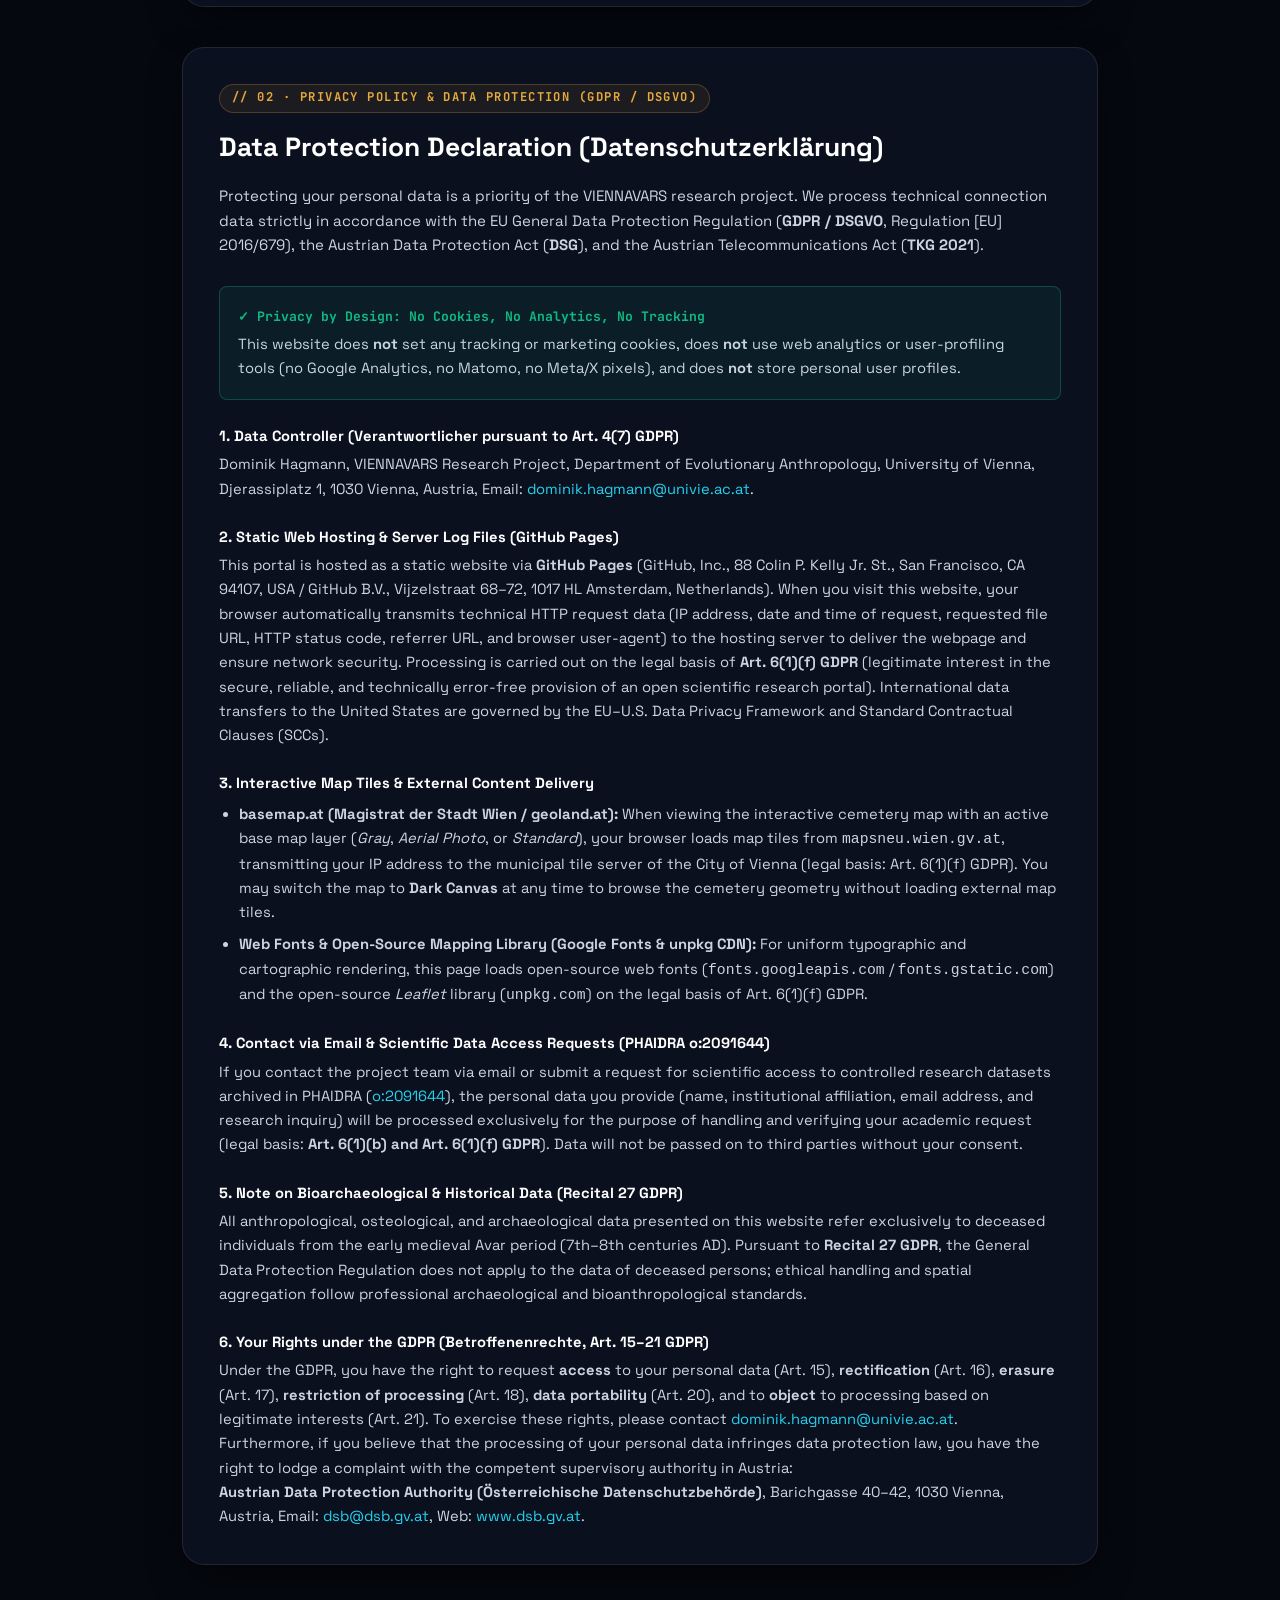
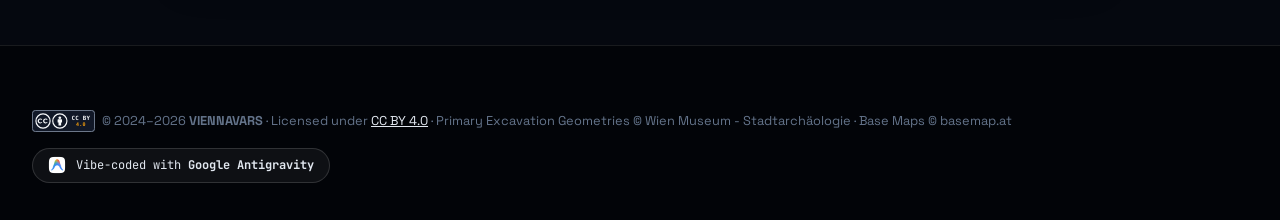
==== commit a2586865: "refactor(footer): remove duplicate CC BY 4.0 line from footer links" ====
--- a/imprint.html
+++ b/imprint.html
@@ -207,7 +207,7 @@
           <a href="https://creativecommons.org/licenses/by/4.0/" target="_blank" rel="noopener" title="Licensed under Creative Commons Attribution 4.0 International (CC BY 4.0)" style="display: inline-flex; align-items: center;">
             <img src="assets/logos/cc-by.svg" alt="CC BY 4.0 License" style="height: 22px; width: auto; display: block;">
           </a>
-          <span>&copy; 2024–2026 <strong>VIENNAVARS</strong> · Licensed under <a href="https://creativecommons.org/licenses/by/4.0/" target="_blank" rel="noopener" style="color: #e2e8f0; text-decoration: underline;">CC BY 4.0</a> · Primary Excavation Geometries &copy; Wien Museum - Stadtarchäologie · Base Maps &copy; basemap.at (CC BY 4.0)</span>
+          <span>&copy; 2024–2026 <strong>VIENNAVARS</strong> · Licensed under <a href="https://creativecommons.org/licenses/by/4.0/" target="_blank" rel="noopener" style="color: #e2e8f0; text-decoration: underline;">CC BY 4.0</a> · Primary Excavation Geometries &copy; Wien Museum - Stadtarchäologie · Base Maps &copy; basemap.at</span>
         </div>
 
         <div class="antigravity-footer-badge" title="Vibe-coded with Google Antigravity">
--- a/css/styles.css
+++ b/css/styles.css
@@ -1252,7 +1252,7 @@
 
 .spotlight-cols {
   display: grid;
-  grid-template-columns: 1.3fr 1fr;
+  grid-template-columns: 1fr;
   gap: 2.5rem;
   align-items: stretch;
 }
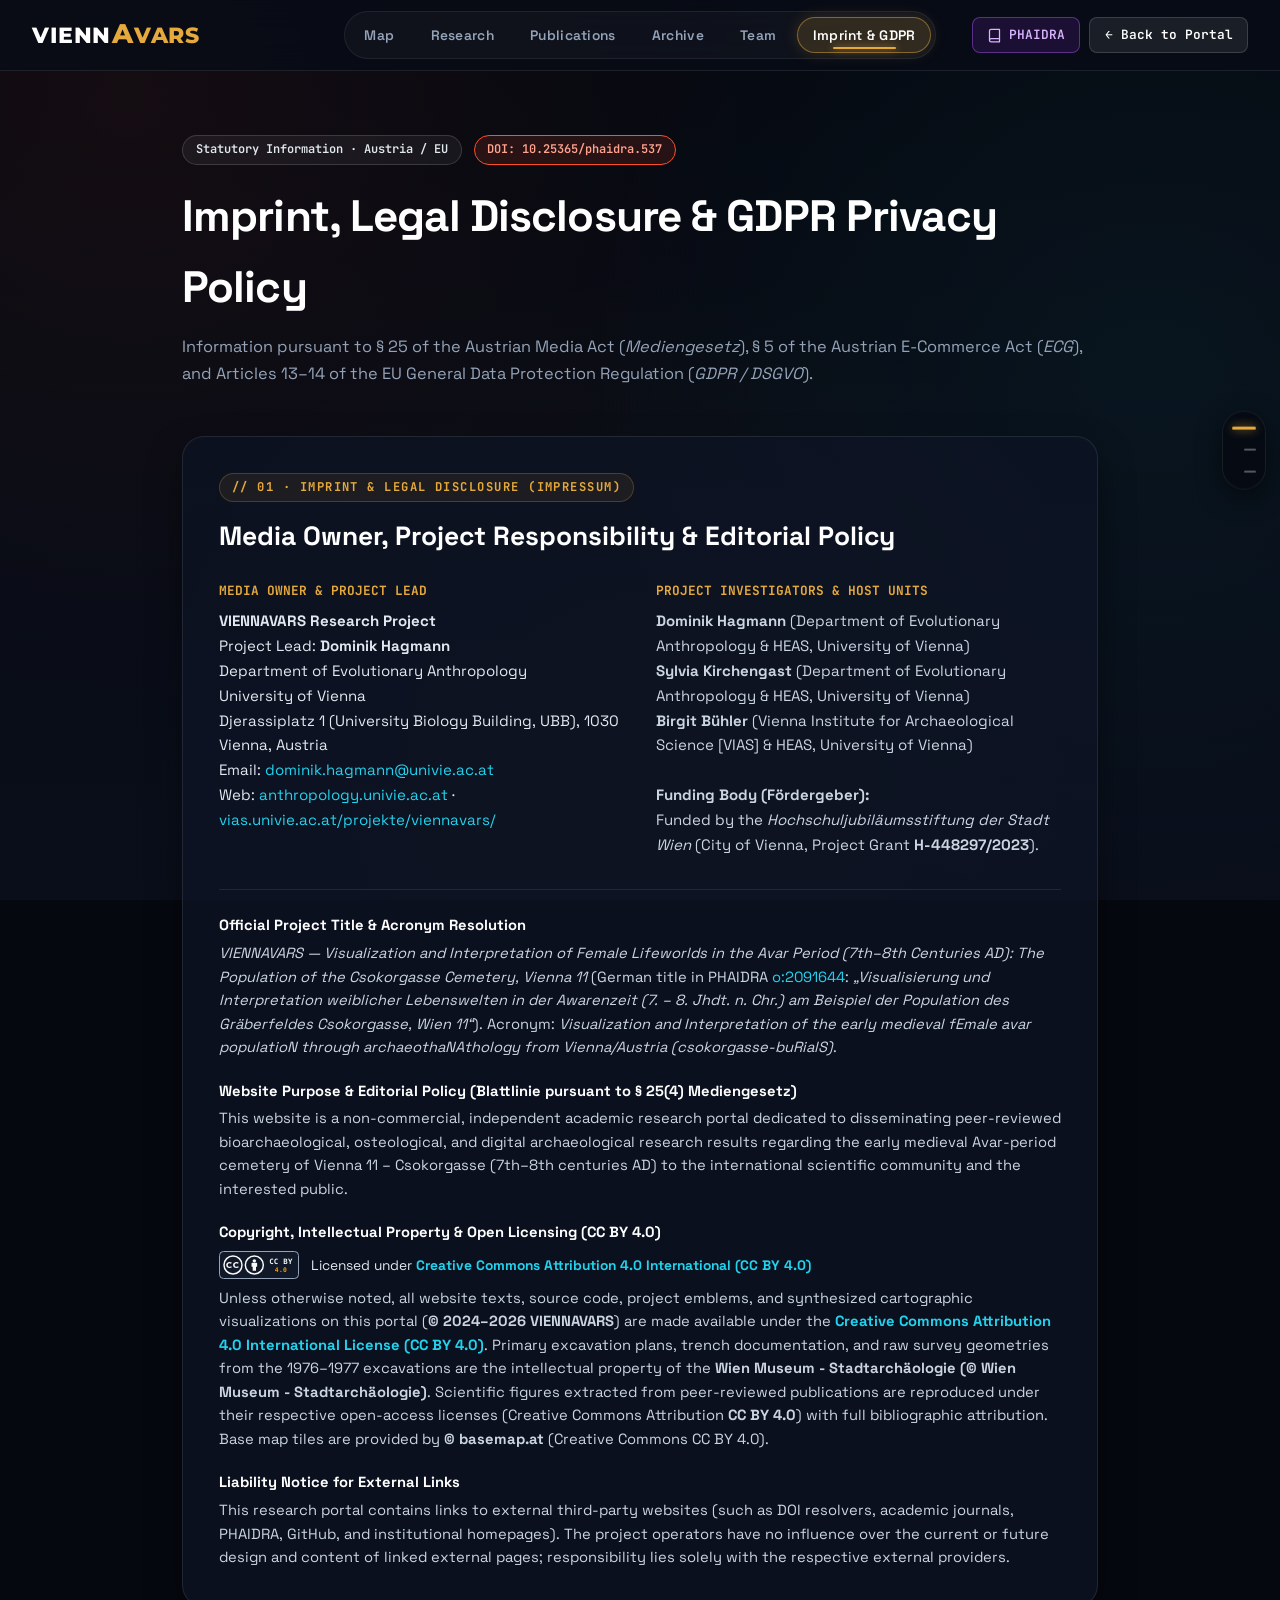
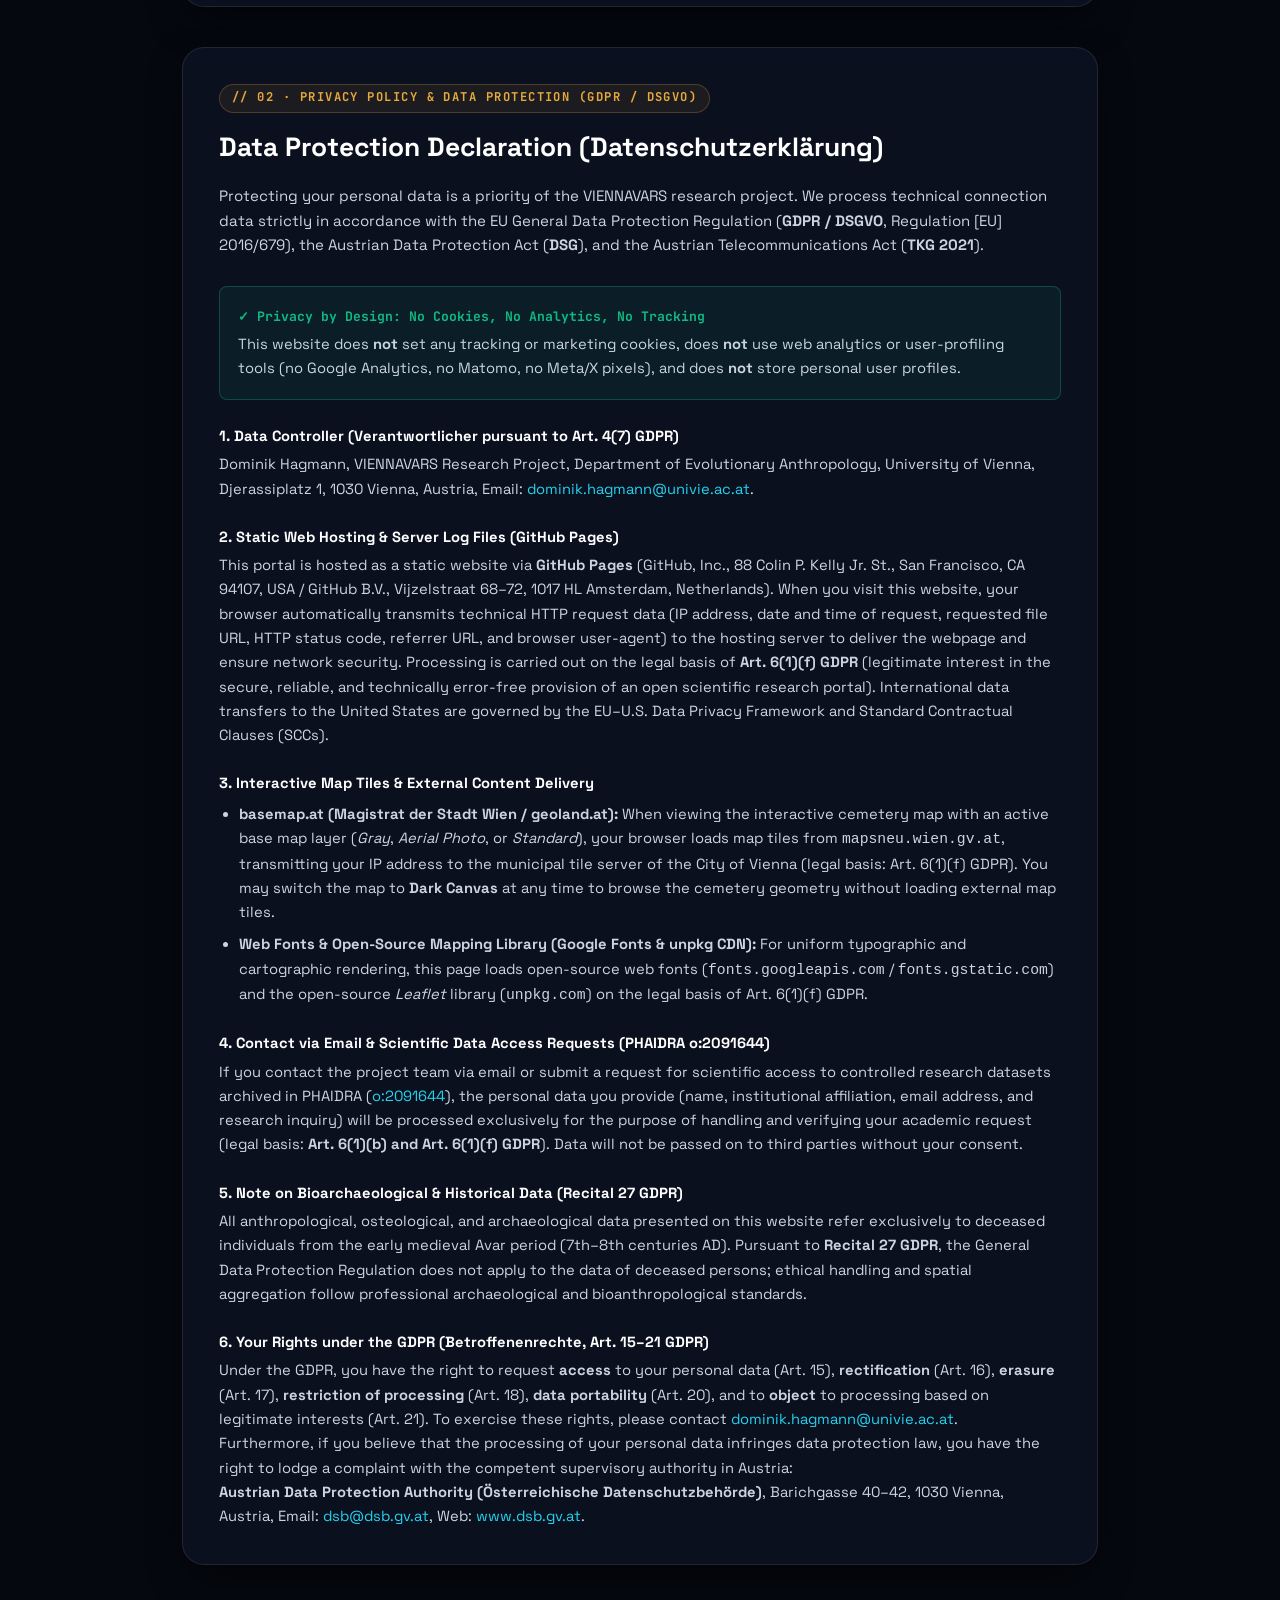
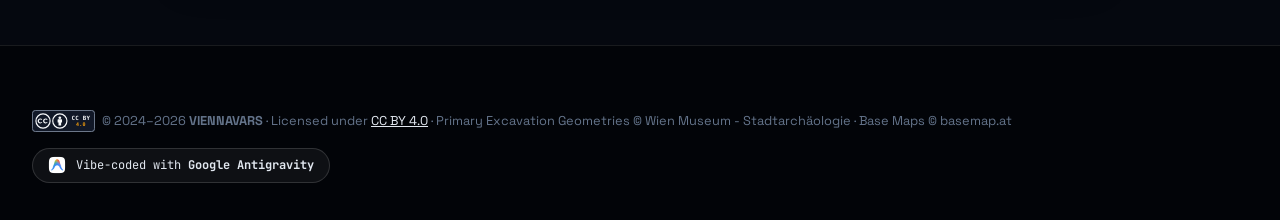
==== commit 8b6c85cc: "Add responsive burger menu, floating side section tick indicator, and side-by-side grid responsivene" ====
--- a/imprint.html
+++ b/imprint.html
@@ -18,7 +18,7 @@
   <link href="https://fonts.googleapis.com/css2?family=JetBrains+Mono:wght@400;500;600;700;800&family=Montserrat:wght@700;800&family=Space+Grotesk:wght@400;500;600;700;800&display=swap" rel="stylesheet">
 
   <!-- Portal Stylesheet -->
-  <link rel="stylesheet" href="css/styles.css">
+  <link rel="stylesheet" href="css/styles.css?v=2">
 </head>
 <body id="top">
 
@@ -51,9 +51,61 @@
         <a href="index.html" class="btn-github-nav" title="Return to Main Portal">
           <span>← Back to Portal</span>
         </a>
+        <button type="button" id="nav-burger-btn" class="nav-burger-btn" aria-label="Toggle navigation menu" aria-expanded="false" aria-controls="mobile-nav-drawer" title="Menu">
+          <span class="burger-bar"></span>
+          <span class="burger-bar"></span>
+          <span class="burger-bar"></span>
+        </button>
+      </div>
+    </div>
+
+    <!-- Collapsible Burger Menu Drawer -->
+    <div id="mobile-nav-drawer" class="mobile-nav-drawer" aria-hidden="true">
+      <div class="container mobile-nav-inner">
+        <ul class="mobile-nav-list">
+          <li><a href="index.html#top" class="mobile-nav-link"><span class="mobile-nav-idx">00</span> Portal Overview</a></li>
+          <li><a href="index.html#gis-wma" class="mobile-nav-link"><span class="mobile-nav-idx">01</span> Interactive Map</a></li>
+          <li><a href="index.html#research" class="mobile-nav-link"><span class="mobile-nav-idx">02</span> Research Highlights</a></li>
+          <li><a href="index.html#publications" class="mobile-nav-link"><span class="mobile-nav-idx">03</span> Publications</a></li>
+          <li><a href="index.html#data-archive" class="mobile-nav-link"><span class="mobile-nav-idx">04</span> PHAIDRA Archive</a></li>
+          <li><a href="index.html#team" class="mobile-nav-link"><span class="mobile-nav-idx">05</span> Research Team</a></li>
+          <li><a href="#impressum" class="mobile-nav-link" data-section="impressum"><span class="mobile-nav-idx">§1</span> Imprint (Impressum)</a></li>
+          <li><a href="#gdpr" class="mobile-nav-link" data-section="gdpr"><span class="mobile-nav-idx">§2</span> GDPR Privacy Policy</a></li>
+        </ul>
+        <div class="mobile-nav-actions">
+          <a href="https://phaidra.univie.ac.at/detail/o:2091644" target="_blank" rel="noopener" class="btn-phaidra-nav">
+            <svg height="15" width="15" viewBox="0 0 24 24" fill="none" stroke="currentColor" stroke-width="2" stroke-linecap="round" stroke-linejoin="round">
+              <path d="M4 19.5A2.5 2.5 0 0 1 6.5 17H20"></path>
+              <path d="M6.5 2H20v20H6.5A2.5 2.5 0 0 1 4 19.5v-15A2.5 2.5 0 0 1 6.5 2z"></path>
+            </svg>
+            <span>PHAIDRA (o:2091644)</span>
+          </a>
+          <a href="https://github.com/VIENNAVARS" target="_blank" rel="noopener" class="btn-github-nav">
+            <svg height="16" width="16" viewBox="0 0 16 16" fill="currentColor">
+              <path d="M8 0C3.58 0 0 3.58 0 8c0 3.54 2.29 6.53 5.47 7.59.4.07.55-.17.55-.38 0-.19-.01-.82-.01-1.49-2.01.37-2.53-.49-2.69-.94-.09-.23-.48-.94-.82-1.13-.28-.15-.68-.52-.01-.53.63-.01 1.08.58 1.23.82.72 1.21 1.87.87 2.33.66.07-.52.28-.87.51-1.07-1.78-.2-3.64-.89-3.64-3.95 0-.87.31-1.59.82-2.15-.08-.2-.36-1.02.08-2.12 0 0 .67-.21 2.2.82.64-.18 1.32-.27 2-.27.68 0 1.36.09 2 .27 1.53-1.04 2.2-.82 2.2-.82.44 1.1.16 1.92.08 2.12.51.56.82 1.27.82 2.15 0 3.07-1.87 3.75-3.65 3.95.29.25.54.73.54 1.48 0 1.07-.01 1.93-.01 2.2 0 .21.15.46.55.38A8.013 8.013 0 0016 8c0-4.42-3.58-8-8-8z"/>
+            </svg>
+            <span>GitHub Repository</span>
+          </a>
+        </div>
       </div>
     </div>
   </header>
+
+  <!-- Floating Side Section Navigation -->
+  <nav class="side-section-nav" aria-label="Section Navigation">
+    <a href="#top" class="side-nav-tick active" data-section="top" aria-label="Top">
+      <span class="side-nav-label">Top</span>
+      <span class="side-nav-line"></span>
+    </a>
+    <a href="#impressum" class="side-nav-tick" data-section="impressum" aria-label="01 · Imprint">
+      <span class="side-nav-label">01 · Imprint</span>
+      <span class="side-nav-line"></span>
+    </a>
+    <a href="#gdpr" class="side-nav-tick" data-section="gdpr" aria-label="02 · GDPR">
+      <span class="side-nav-label">02 · GDPR</span>
+      <span class="side-nav-line"></span>
+    </a>
+  </nav>
 
   <!-- Main Legal & GDPR Content -->
   <main class="section" style="padding-top: 4rem; padding-bottom: 5rem;">
@@ -77,7 +129,7 @@
           Media Owner, Project Responsibility &amp; Editorial Policy
         </h2>
 
-        <div style="display: grid; grid-template-columns: repeat(2, 1fr); gap: 2rem; margin-bottom: 2rem;">
+        <div class="imprint-two-col" style="display: grid; grid-template-columns: repeat(2, 1fr); gap: 2rem; margin-bottom: 2rem;">
           <div>
             <h3 style="font-family: var(--font-mono); font-size: 0.8rem; text-transform: uppercase; color: var(--accent-amber); margin-bottom: 0.5rem;">
               Media Owner &amp; Project Lead
@@ -218,5 +270,6 @@
     </div>
   </footer>
 
+  <script src="js/app.js?v=2"></script>
 </body>
 </html>
--- a/css/styles.css
+++ b/css/styles.css
@@ -262,6 +262,212 @@
   border-color: #ffffff;
 }
 
+/* ==================== Burger Menu Button & Mobile Drawer ==================== */
+.nav-burger-btn {
+  display: none;
+  flex-direction: column;
+  justify-content: center;
+  align-items: center;
+  gap: 4px;
+  width: 38px;
+  height: 36px;
+  padding: 0;
+  border-radius: var(--radius-sm);
+  background: rgba(255, 255, 255, 0.07);
+  border: 1px solid var(--border-card);
+  color: #ffffff;
+  cursor: pointer;
+  transition: var(--transition-fast);
+  flex-shrink: 0;
+}
+
+.nav-burger-btn:hover,
+.nav-burger-btn[aria-expanded="true"] {
+  background: rgba(229, 169, 60, 0.18);
+  border-color: var(--accent-amber);
+  box-shadow: 0 0 12px rgba(229, 169, 60, 0.25);
+}
+
+.burger-bar {
+  display: block;
+  width: 17px;
+  height: 2px;
+  border-radius: 2px;
+  background: #ffffff;
+  transition: transform 0.22s ease, opacity 0.18s ease, background-color 0.18s ease;
+}
+
+.nav-burger-btn[aria-expanded="true"] .burger-bar {
+  background: var(--accent-amber);
+}
+
+.nav-burger-btn[aria-expanded="true"] .burger-bar:nth-child(1) {
+  transform: translateY(6px) rotate(45deg);
+}
+
+.nav-burger-btn[aria-expanded="true"] .burger-bar:nth-child(2) {
+  opacity: 0;
+}
+
+.nav-burger-btn[aria-expanded="true"] .burger-bar:nth-child(3) {
+  transform: translateY(-6px) rotate(-45deg);
+}
+
+.mobile-nav-drawer {
+  display: none;
+  border-top: 1px solid var(--border-subtle);
+  background: rgba(6, 10, 19, 0.97);
+  backdrop-filter: blur(22px);
+  -webkit-backdrop-filter: blur(22px);
+  box-shadow: 0 20px 40px rgba(0, 0, 0, 0.75);
+}
+
+.mobile-nav-drawer.open {
+  display: block;
+}
+
+.mobile-nav-inner {
+  padding-top: 1rem;
+  padding-bottom: 1.15rem;
+  display: flex;
+  flex-direction: column;
+  gap: 0.9rem;
+}
+
+.mobile-nav-list {
+  list-style: none;
+  display: grid;
+  grid-template-columns: repeat(2, minmax(0, 1fr));
+  gap: 0.45rem;
+}
+
+.mobile-nav-link {
+  display: flex;
+  align-items: center;
+  gap: 0.55rem;
+  padding: 0.55rem 0.8rem;
+  border-radius: var(--radius-sm);
+  background: rgba(255, 255, 255, 0.03);
+  border: 1px solid rgba(255, 255, 255, 0.06);
+  color: #e2e8f0;
+  font-size: 0.86rem;
+  font-weight: 600;
+  text-decoration: none;
+  transition: var(--transition-fast);
+}
+
+.mobile-nav-link:hover,
+.mobile-nav-link.active {
+  background: rgba(229, 169, 60, 0.15);
+  border-color: rgba(229, 169, 60, 0.48);
+  color: #ffffff;
+}
+
+.mobile-nav-idx {
+  font-family: var(--font-mono);
+  font-size: 0.72rem;
+  font-weight: 700;
+  color: var(--accent-amber);
+  min-width: 1.5rem;
+}
+
+.mobile-nav-actions {
+  display: flex;
+  flex-wrap: wrap;
+  gap: 0.6rem;
+  padding-top: 0.75rem;
+  border-top: 1px solid rgba(255, 255, 255, 0.08);
+}
+
+.mobile-nav-actions .btn-phaidra-nav,
+.mobile-nav-actions .btn-github-nav {
+  flex: 1 1 180px;
+  justify-content: center;
+  padding: 0.52rem 0.9rem;
+}
+
+/* ==================== Floating Side Section Navigation (Stacked Horizontal Lines) ==================== */
+.side-section-nav {
+  position: fixed;
+  right: 0.9rem;
+  top: 50%;
+  transform: translateY(-50%);
+  z-index: 940;
+  display: flex;
+  flex-direction: column;
+  align-items: flex-end;
+  gap: 0.35rem;
+  padding: 0.55rem 0.42rem;
+  border-radius: var(--radius-pill);
+  background: rgba(5, 8, 15, 0.68);
+  backdrop-filter: blur(10px);
+  -webkit-backdrop-filter: blur(10px);
+  border: 1px solid rgba(255, 255, 255, 0.08);
+  box-shadow: 0 8px 24px rgba(0, 0, 0, 0.5);
+}
+
+.side-nav-tick {
+  position: relative;
+  display: flex;
+  align-items: center;
+  justify-content: flex-end;
+  height: 16px;
+  min-width: 26px;
+  padding: 0 2px;
+  text-decoration: none;
+  cursor: pointer;
+}
+
+.side-nav-line {
+  display: block;
+  width: 12px;
+  height: 2px;
+  border-radius: 2px;
+  background: rgba(255, 255, 255, 0.32);
+  transition: width 0.22s cubic-bezier(0.16, 1, 0.3, 1),
+              height 0.22s cubic-bezier(0.16, 1, 0.3, 1),
+              background-color 0.22s ease,
+              box-shadow 0.22s ease;
+}
+
+.side-nav-tick:hover .side-nav-line {
+  width: 20px;
+  background: rgba(255, 255, 255, 0.85);
+}
+
+.side-nav-tick.active .side-nav-line {
+  width: 24px;
+  height: 3px;
+  background: var(--accent-amber);
+  box-shadow: 0 0 10px rgba(229, 169, 60, 0.75);
+}
+
+.side-nav-label {
+  position: absolute;
+  right: calc(100% + 0.55rem);
+  top: 50%;
+  transform: translateY(-50%) translateX(4px);
+  opacity: 0;
+  pointer-events: none;
+  white-space: nowrap;
+  font-family: var(--font-mono);
+  font-size: 0.7rem;
+  font-weight: 600;
+  color: #ffffff;
+  background: rgba(5, 8, 15, 0.94);
+  border: 1px solid rgba(229, 169, 60, 0.45);
+  padding: 0.2rem 0.55rem;
+  border-radius: var(--radius-xs);
+  box-shadow: 0 4px 14px rgba(0, 0, 0, 0.65);
+  transition: opacity 0.18s ease, transform 0.18s ease;
+}
+
+.side-nav-tick:hover .side-nav-label,
+.side-nav-tick:focus-visible .side-nav-label {
+  opacity: 1;
+  transform: translateY(-50%) translateX(0);
+}
+
 /* ==================== Hero Section ==================== */
 .hero {
   position: relative;
@@ -358,7 +564,7 @@
 
 .hero-title-main {
   font-family: 'Montserrat', var(--font-sans);
-  font-size: 3.55rem;
+  font-size: clamp(1.85rem, 1rem + 4.8vw, 3.55rem);
   font-weight: 800;
   letter-spacing: 0.03em;
   line-height: 1;
@@ -386,7 +592,7 @@
   border-left: 2px solid rgba(229, 169, 60, 0.65);
   padding: 0.25rem 0 0.25rem 1.25rem;
   flex: 1;
-  min-width: 300px;
+  min-width: min(100%, 280px);
   margin: 0;
   display: flex;
   align-items: center;
@@ -1522,7 +1728,7 @@
   font-size: 0.82rem;
   font-weight: 700;
   color: #e2e8f0;
-  white-space: nowrap;
+  line-height: 1.3;
 }
 
 /* ==================== Section 06: Citation Terminal ==================== */
@@ -1684,39 +1890,112 @@
 
 /* ==================== Responsive ==================== */
 @media (max-width: 1120px) {
+  .nav-container {
+    display: flex;
+    justify-content: space-between;
+    align-items: center;
+    gap: 0.75rem;
+  }
+  .nav-wrapper {
+    display: none;
+  }
+  .nav-burger-btn {
+    display: inline-flex;
+  }
   .hero-brand-inline-row { flex-wrap: wrap; }
   .pub-header-row { flex-wrap: wrap; }
   .spotlight-top { flex-wrap: wrap; }
 }
 
+@media (min-width: 1121px) {
+  .mobile-nav-drawer,
+  .mobile-nav-drawer.open {
+    display: none !important;
+  }
+}
+
 @media (max-width: 1024px) {
-  .hero-title-main { font-size: 3.2rem; }
-  .hero-metrics-strip { grid-template-columns: repeat(2, 1fr); }
-  .metric-cell:nth-child(3) { border-left: none; padding-left: 0; }
-  .figures-grid { grid-template-columns: 1fr; }
-  .publications-grid { grid-template-columns: repeat(2, 1fr); }
-  .wma-display-split { grid-template-columns: 1fr; }
-  .spotlight-cols { grid-template-columns: 1fr; }
-  .team-grid-prog { grid-template-columns: 1fr; }
-  .partner-logos-grid { grid-template-columns: repeat(2, 1fr); }
-  .footer-grid-prog { grid-template-columns: 1fr; }
-  .impressum-grid { grid-template-columns: 1fr; }
-}
-
-@media (max-width: 768px) {
-  .nav-container { display: flex; justify-content: space-between; }
-  .nav-menu { display: none; }
+  .figures-grid,
+  .publications-grid,
+  .team-grid-prog,
+  .partner-logos-grid {
+    grid-template-columns: repeat(3, minmax(0, 1fr));
+    gap: 1.1rem;
+  }
+  .team-card-prog {
+    padding: 1.4rem 1.1rem;
+  }
+  .figure-info,
+  .pub-card {
+    padding: 1.15rem;
+  }
+  .partner-logos-grid {
+    padding: 1.25rem 1.25rem;
+  }
+}
+
+@media (max-width: 860px) {
+  .figures-grid,
+  .publications-grid,
+  .wma-display-split {
+    grid-template-columns: 1fr;
+  }
+}
+
+@media (max-width: 720px) {
   .desktop-br { display: none; }
-  .hero-title-main { font-size: 2.5rem; }
-  .hero-metrics-strip { grid-template-columns: 1fr; }
-  .metric-cell + .metric-cell { border-left: none; padding-left: 0; border-top: 1px solid rgba(255,255,255,0.08); padding-top: 1rem; }
-  .publications-grid { grid-template-columns: 1fr; }
-  .partner-logos-grid { grid-template-columns: 1fr; }
+  .team-grid-prog,
+  .partner-logos-grid,
+  .footer-grid-prog,
+  .impressum-grid,
+  .imprint-two-col {
+    grid-template-columns: 1fr !important;
+  }
   .figure-meta-row { flex-wrap: wrap; }
 }
 
-@media (max-width: 480px) {
-  .nav-actions { gap: 0.4rem; }
-  .btn-phaidra-nav, .btn-github-nav { padding: 0.42rem 0.6rem; }
-  .btn-github-nav span { display: none; }
-}
+@media (max-width: 560px) {
+  .container {
+    padding: 0 1.15rem;
+  }
+  .brand-badge {
+    font-size: clamp(1.05rem, 4.6vw, 1.25rem);
+  }
+  .nav-actions {
+    gap: 0.38rem;
+  }
+  .nav-actions .btn-phaidra-nav,
+  .nav-actions .btn-github-nav {
+    padding: 0.36rem 0.58rem;
+    font-size: 0.72rem;
+    gap: 0.3rem;
+  }
+  .mobile-nav-list {
+    grid-template-columns: 1fr;
+  }
+  .side-section-nav {
+    right: 0.35rem;
+    padding: 0.42rem 0.28rem;
+    gap: 0.28rem;
+  }
+  .side-nav-line {
+    width: 9px;
+  }
+  .side-nav-tick:hover .side-nav-line {
+    width: 14px;
+  }
+  .side-nav-tick.active .side-nav-line {
+    width: 17px;
+  }
+}
+
+@media (max-width: 400px) {
+  .nav-actions .btn-phaidra-nav span,
+  .nav-actions .btn-github-nav span {
+    display: none;
+  }
+  .nav-actions .btn-phaidra-nav,
+  .nav-actions .btn-github-nav {
+    padding: 0.42rem 0.52rem;
+  }
+}
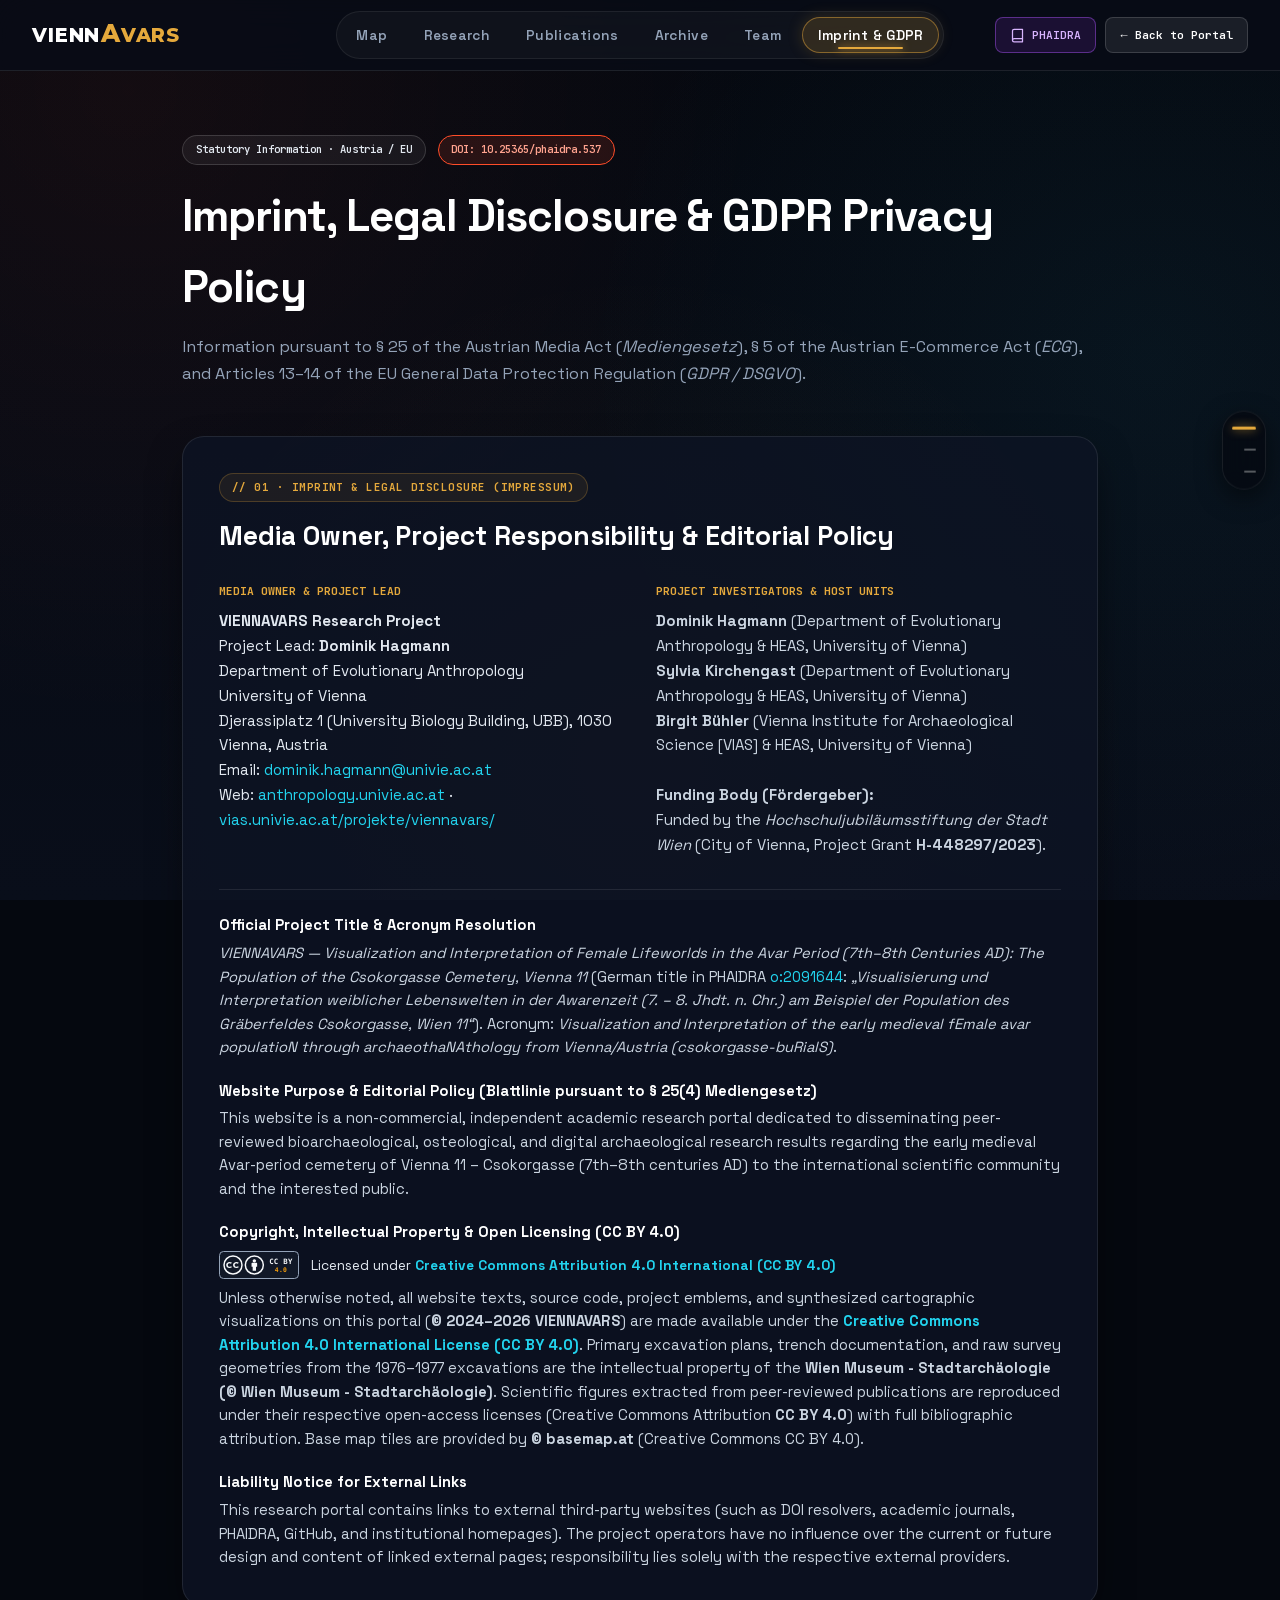
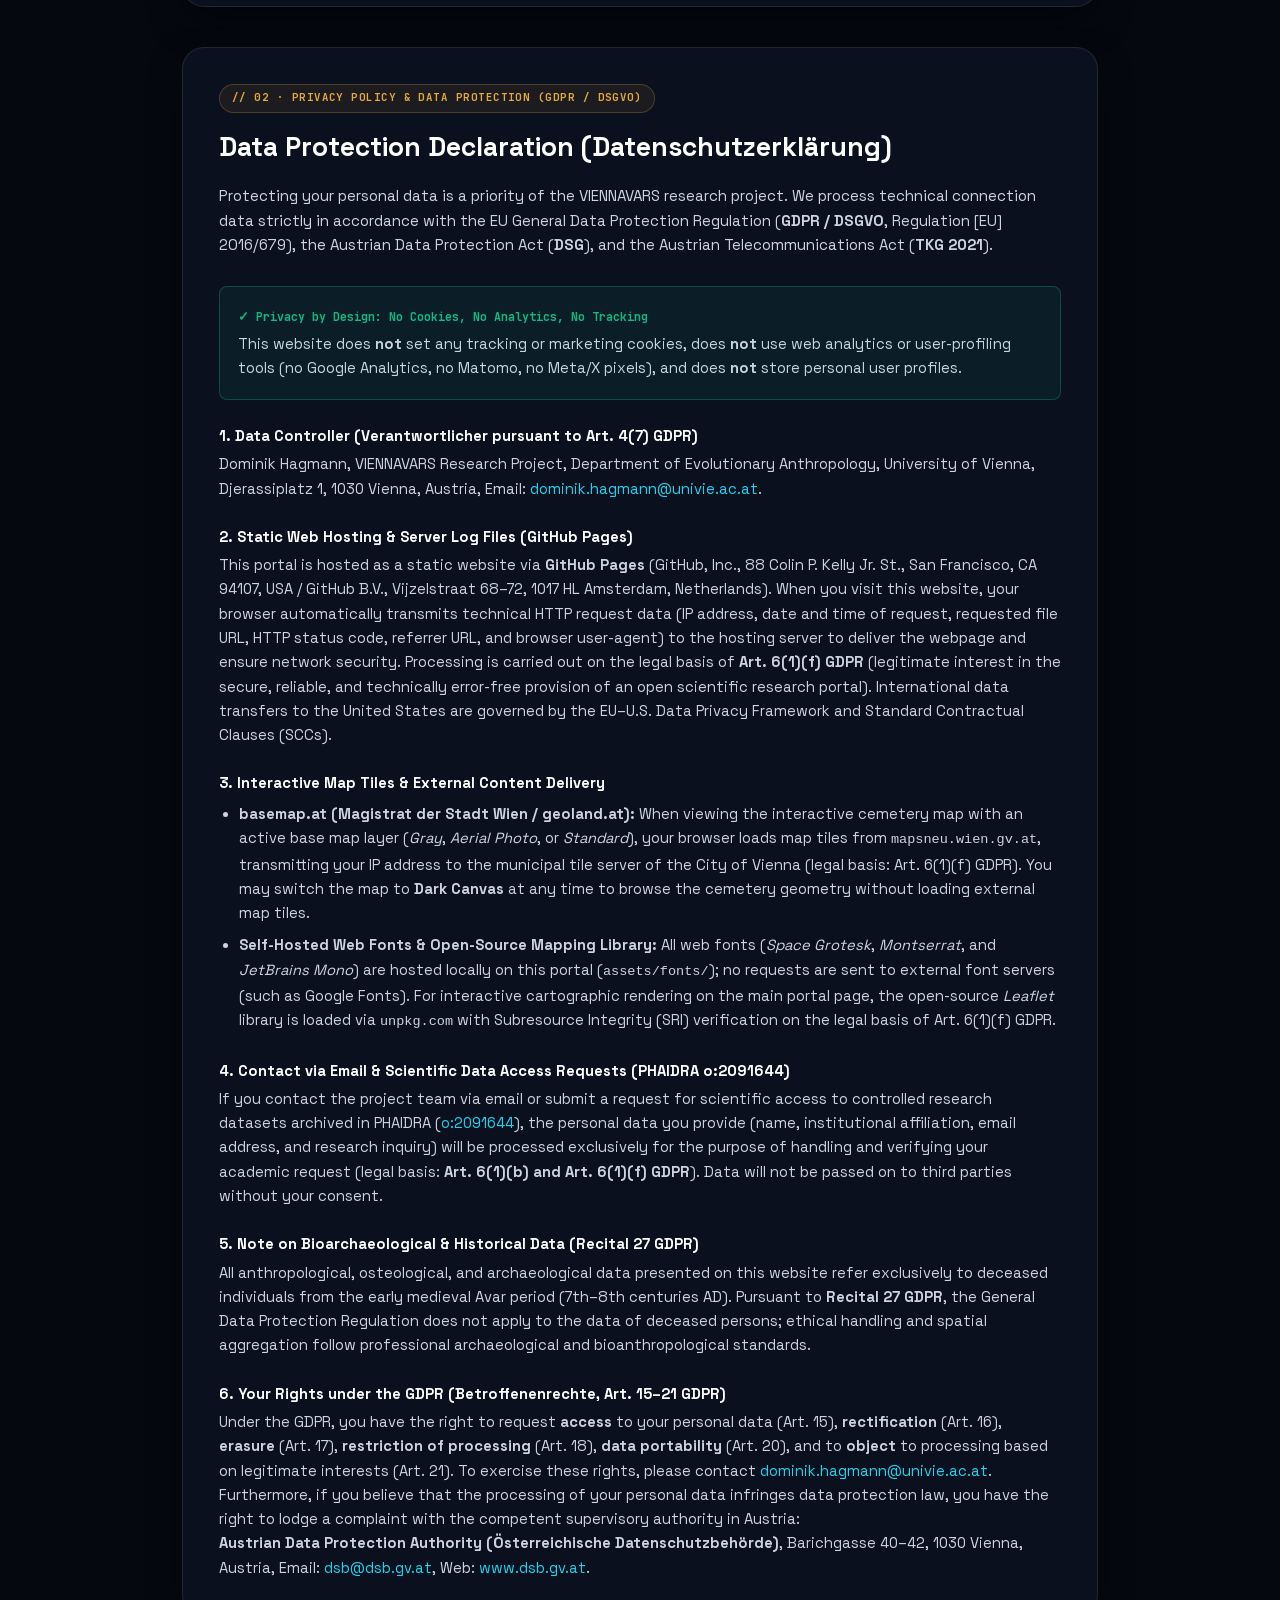
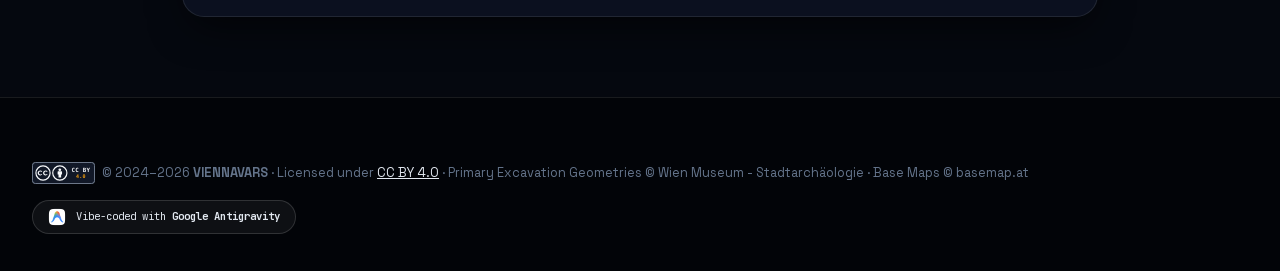
==== commit 0db09d77: "Self-host Space Grotesk, Montserrat, and JetBrains Mono variable WOFF2 fonts locally" ====
--- a/imprint.html
+++ b/imprint.html
@@ -12,13 +12,8 @@
   <!-- Favicon -->
   <link rel="icon" type="image/png" href="assets/logos/viennavars_emblem.png">
 
-  <!-- Google Fonts: Montserrat, Space Grotesk & JetBrains Mono -->
-  <link rel="preconnect" href="https://fonts.googleapis.com">
-  <link rel="preconnect" href="https://fonts.gstatic.com" crossorigin>
-  <link href="https://fonts.googleapis.com/css2?family=JetBrains+Mono:wght@400;500;600;700;800&family=Montserrat:wght@700;800&family=Space+Grotesk:wght@400;500;600;700;800&display=swap" rel="stylesheet">
-
-  <!-- Portal Stylesheet -->
-  <link rel="stylesheet" href="css/styles.css?v=2">
+  <!-- Portal Stylesheet (includes self-hosted local WOFF2 fonts: Space Grotesk, Montserrat & JetBrains Mono) -->
+  <link rel="stylesheet" href="css/styles.css?v=3">
 </head>
 <body id="top">
 
@@ -225,7 +220,7 @@
                 <strong>basemap.at (Magistrat der Stadt Wien / geoland.at):</strong> When viewing the interactive cemetery map with an active base map layer (<em>Gray</em>, <em>Aerial Photo</em>, or <em>Standard</em>), your browser loads map tiles from <code>mapsneu.wien.gv.at</code>, transmitting your IP address to the municipal tile server of the City of Vienna (legal basis: Art. 6(1)(f) GDPR). You may switch the map to <strong>Dark Canvas</strong> at any time to browse the cemetery geometry without loading external map tiles.
               </li>
               <li>
-                <strong>Web Fonts &amp; Open-Source Mapping Library (Google Fonts &amp; unpkg CDN):</strong> For uniform typographic and cartographic rendering, this page loads open-source web fonts (<code>fonts.googleapis.com</code> / <code>fonts.gstatic.com</code>) and the open-source <em>Leaflet</em> library (<code>unpkg.com</code>) on the legal basis of Art. 6(1)(f) GDPR.
+                <strong>Self-Hosted Web Fonts &amp; Open-Source Mapping Library:</strong> All web fonts (<em>Space Grotesk</em>, <em>Montserrat</em>, and <em>JetBrains Mono</em>) are hosted locally on this portal (<code>assets/fonts/</code>); no requests are sent to external font servers (such as Google Fonts). For interactive cartographic rendering on the main portal page, the open-source <em>Leaflet</em> library is loaded via <code>unpkg.com</code> with Subresource Integrity (SRI) verification on the legal basis of Art. 6(1)(f) GDPR.
               </li>
             </ul>
           </div>
--- a/css/styles.css
+++ b/css/styles.css
@@ -1,7 +1,68 @@
 /* ==========================================================================
    VIENNAVARS - Open Research Data & Cemetery Map Portal
    Typography: Space Grotesk / Montserrat (Display) & JetBrains Mono (Technical)
+   Self-Hosted Local WOFF2 Variable Fonts (GDPR-Compliant, Zero External Requests)
    ========================================================================== */
+
+/* Space Grotesk (latin-ext) */
+@font-face {
+  font-family: 'Space Grotesk';
+  font-style: normal;
+  font-weight: 400 700;
+  font-display: swap;
+  src: url('../assets/fonts/space-grotesk-latin-ext.woff2') format('woff2');
+  unicode-range: U+0100-02BA, U+02BD-02C5, U+02C7-02CC, U+02CE-02D7, U+02DD-02FF, U+0304, U+0308, U+0329, U+1D00-1DBF, U+1E00-1E9F, U+1EF2-1EFF, U+2020, U+20A0-20AB, U+20AD-20C4, U+2113, U+2C60-2C7F, U+A720-A7FF;
+}
+
+/* Space Grotesk (latin) */
+@font-face {
+  font-family: 'Space Grotesk';
+  font-style: normal;
+  font-weight: 400 700;
+  font-display: swap;
+  src: url('../assets/fonts/space-grotesk-latin.woff2') format('woff2');
+  unicode-range: U+0000-00FF, U+0131, U+0152-0153, U+02BB-02BC, U+02C6, U+02DA, U+02DC, U+0304, U+0308, U+0329, U+2000-206F, U+20AC, U+2122, U+2191, U+2193, U+2212, U+2215, U+FEFF, U+FFFD;
+}
+
+/* Montserrat (latin-ext) */
+@font-face {
+  font-family: 'Montserrat';
+  font-style: normal;
+  font-weight: 700 800;
+  font-display: swap;
+  src: url('../assets/fonts/montserrat-latin-ext.woff2') format('woff2');
+  unicode-range: U+0100-02BA, U+02BD-02C5, U+02C7-02CC, U+02CE-02D7, U+02DD-02FF, U+0304, U+0308, U+0329, U+1D00-1DBF, U+1E00-1E9F, U+1EF2-1EFF, U+2020, U+20A0-20AB, U+20AD-20C4, U+2113, U+2C60-2C7F, U+A720-A7FF;
+}
+
+/* Montserrat (latin) */
+@font-face {
+  font-family: 'Montserrat';
+  font-style: normal;
+  font-weight: 700 800;
+  font-display: swap;
+  src: url('../assets/fonts/montserrat-latin.woff2') format('woff2');
+  unicode-range: U+0000-00FF, U+0131, U+0152-0153, U+02BB-02BC, U+02C6, U+02DA, U+02DC, U+0304, U+0308, U+0329, U+2000-206F, U+20AC, U+2122, U+2191, U+2193, U+2212, U+2215, U+FEFF, U+FFFD;
+}
+
+/* JetBrains Mono (latin-ext) */
+@font-face {
+  font-family: 'JetBrains Mono';
+  font-style: normal;
+  font-weight: 400 800;
+  font-display: swap;
+  src: url('../assets/fonts/jetbrains-mono-latin-ext.woff2') format('woff2');
+  unicode-range: U+0100-02BA, U+02BD-02C5, U+02C7-02CC, U+02CE-02D7, U+02DD-02FF, U+0304, U+0308, U+0329, U+1D00-1DBF, U+1E00-1E9F, U+1EF2-1EFF, U+2020, U+20A0-20AB, U+20AD-20C4, U+2113, U+2C60-2C7F, U+A720-A7FF;
+}
+
+/* JetBrains Mono (latin) */
+@font-face {
+  font-family: 'JetBrains Mono';
+  font-style: normal;
+  font-weight: 400 800;
+  font-display: swap;
+  src: url('../assets/fonts/jetbrains-mono-latin.woff2') format('woff2');
+  unicode-range: U+0000-00FF, U+0131, U+0152-0153, U+02BB-02BC, U+02C6, U+02DA, U+02DC, U+0304, U+0308, U+0329, U+2000-206F, U+20AC, U+2122, U+2191, U+2193, U+2212, U+2215, U+FEFF, U+FFFD;
+}
 
 :root {
   --font-sans: 'Space Grotesk', 'Montserrat', -apple-system, BlinkMacSystemFont, "Segoe UI", Roboto, sans-serif;
@@ -54,6 +115,7 @@
 
 body {
   font-family: var(--font-sans);
+  font-size-adjust: from-font;
   background-color: var(--bg-deep);
   color: var(--text-main);
   line-height: 1.6;
